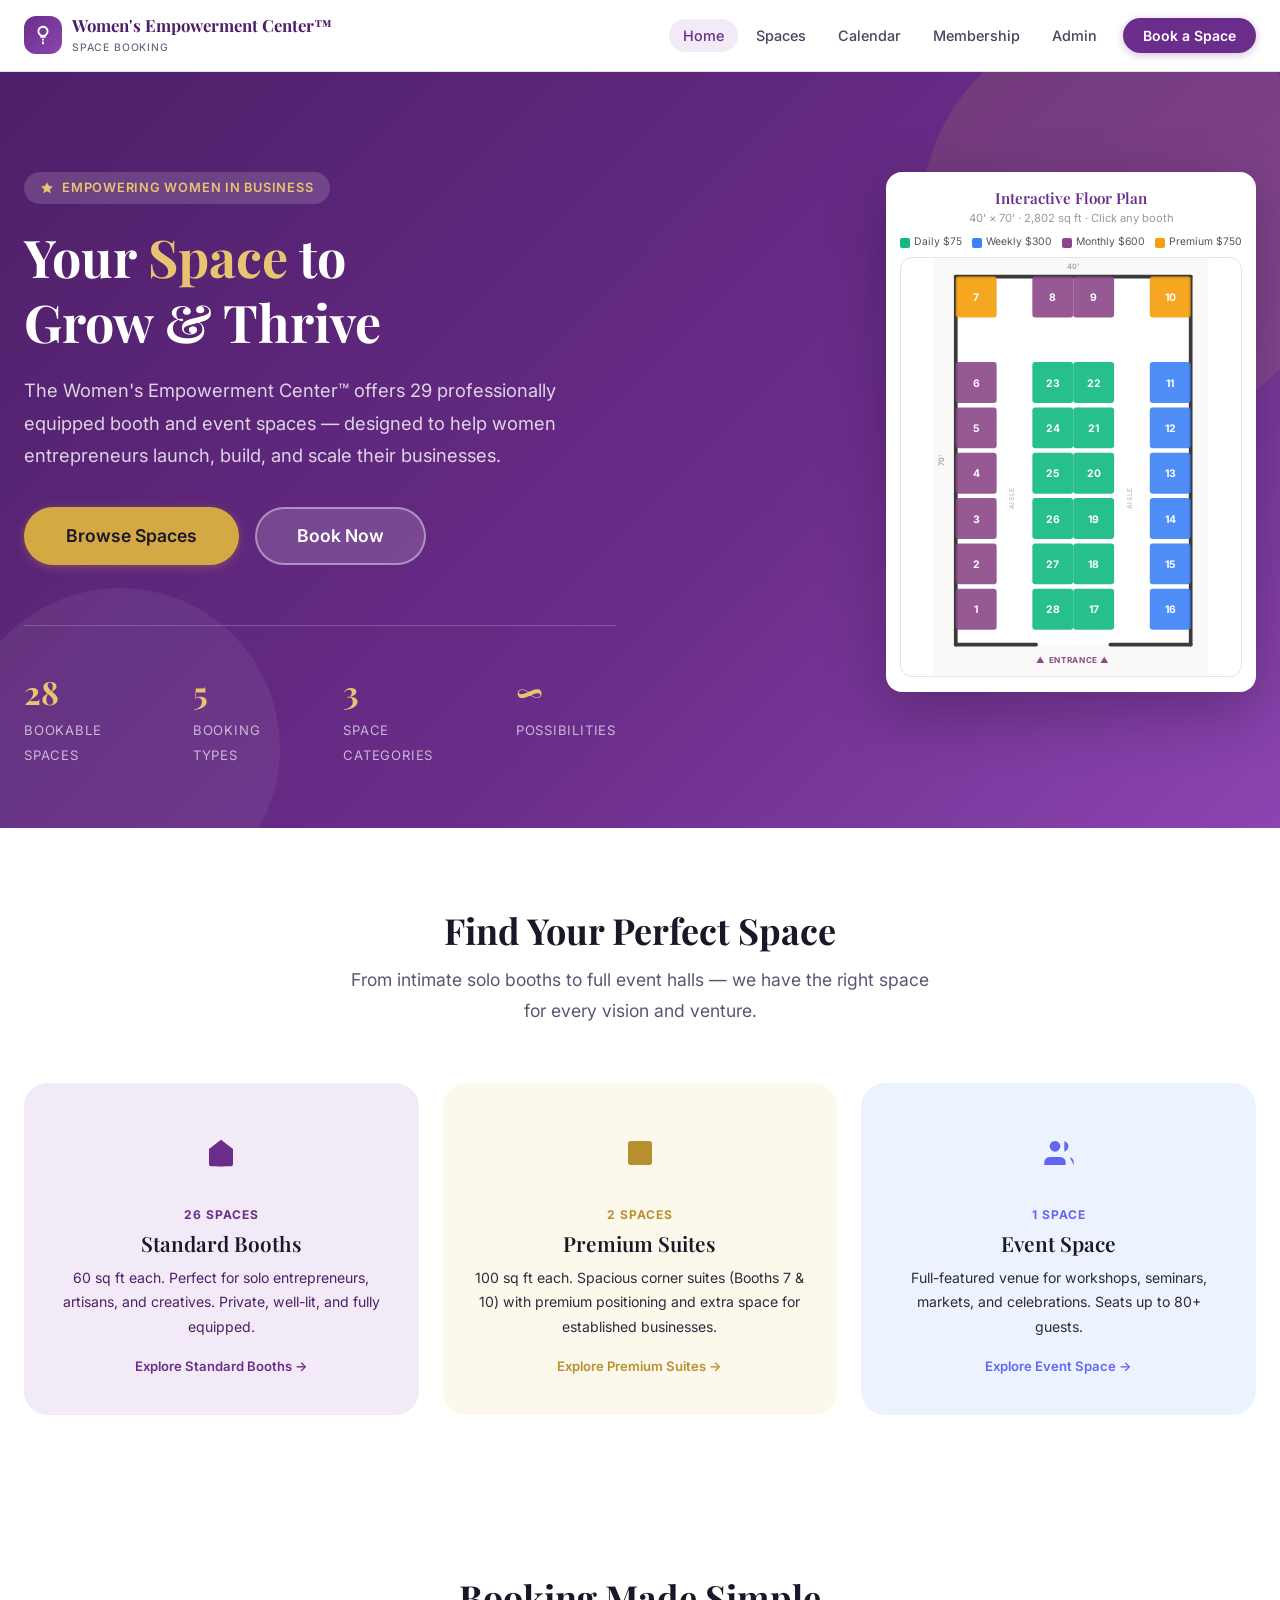
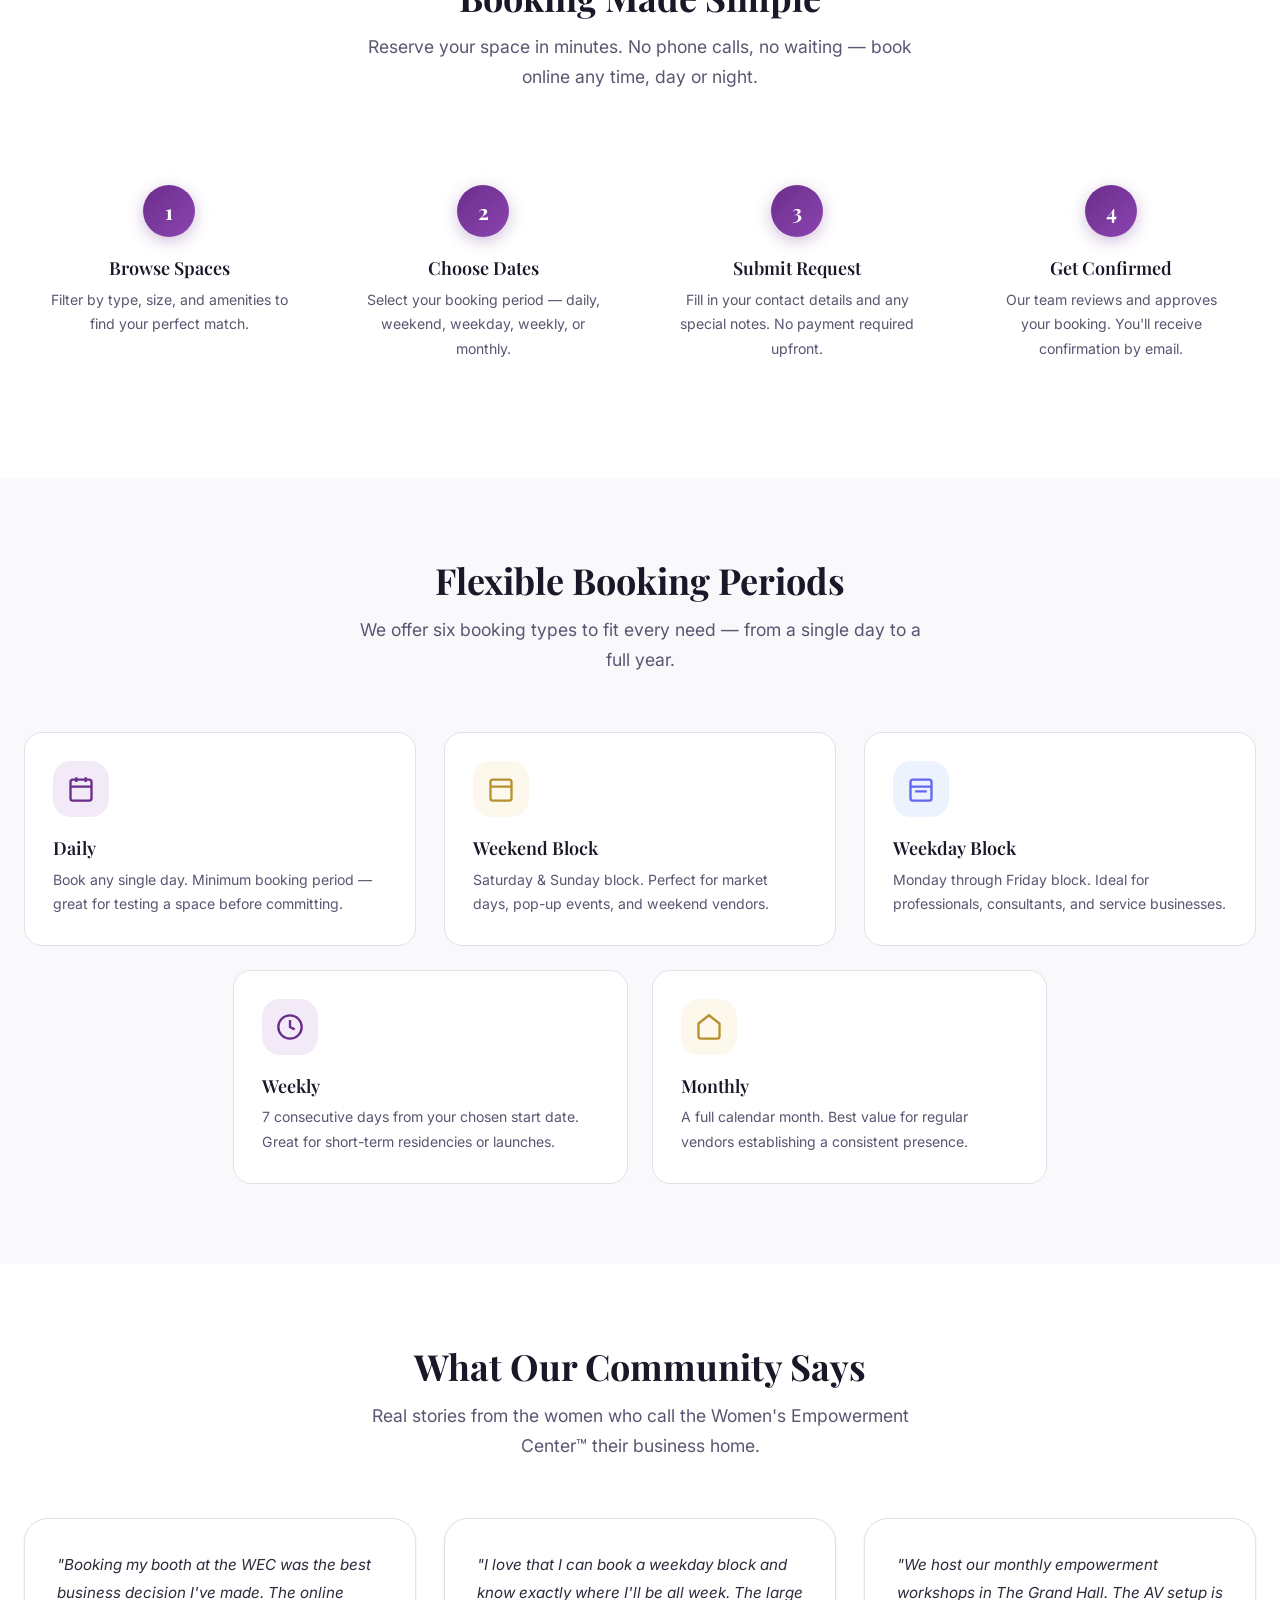
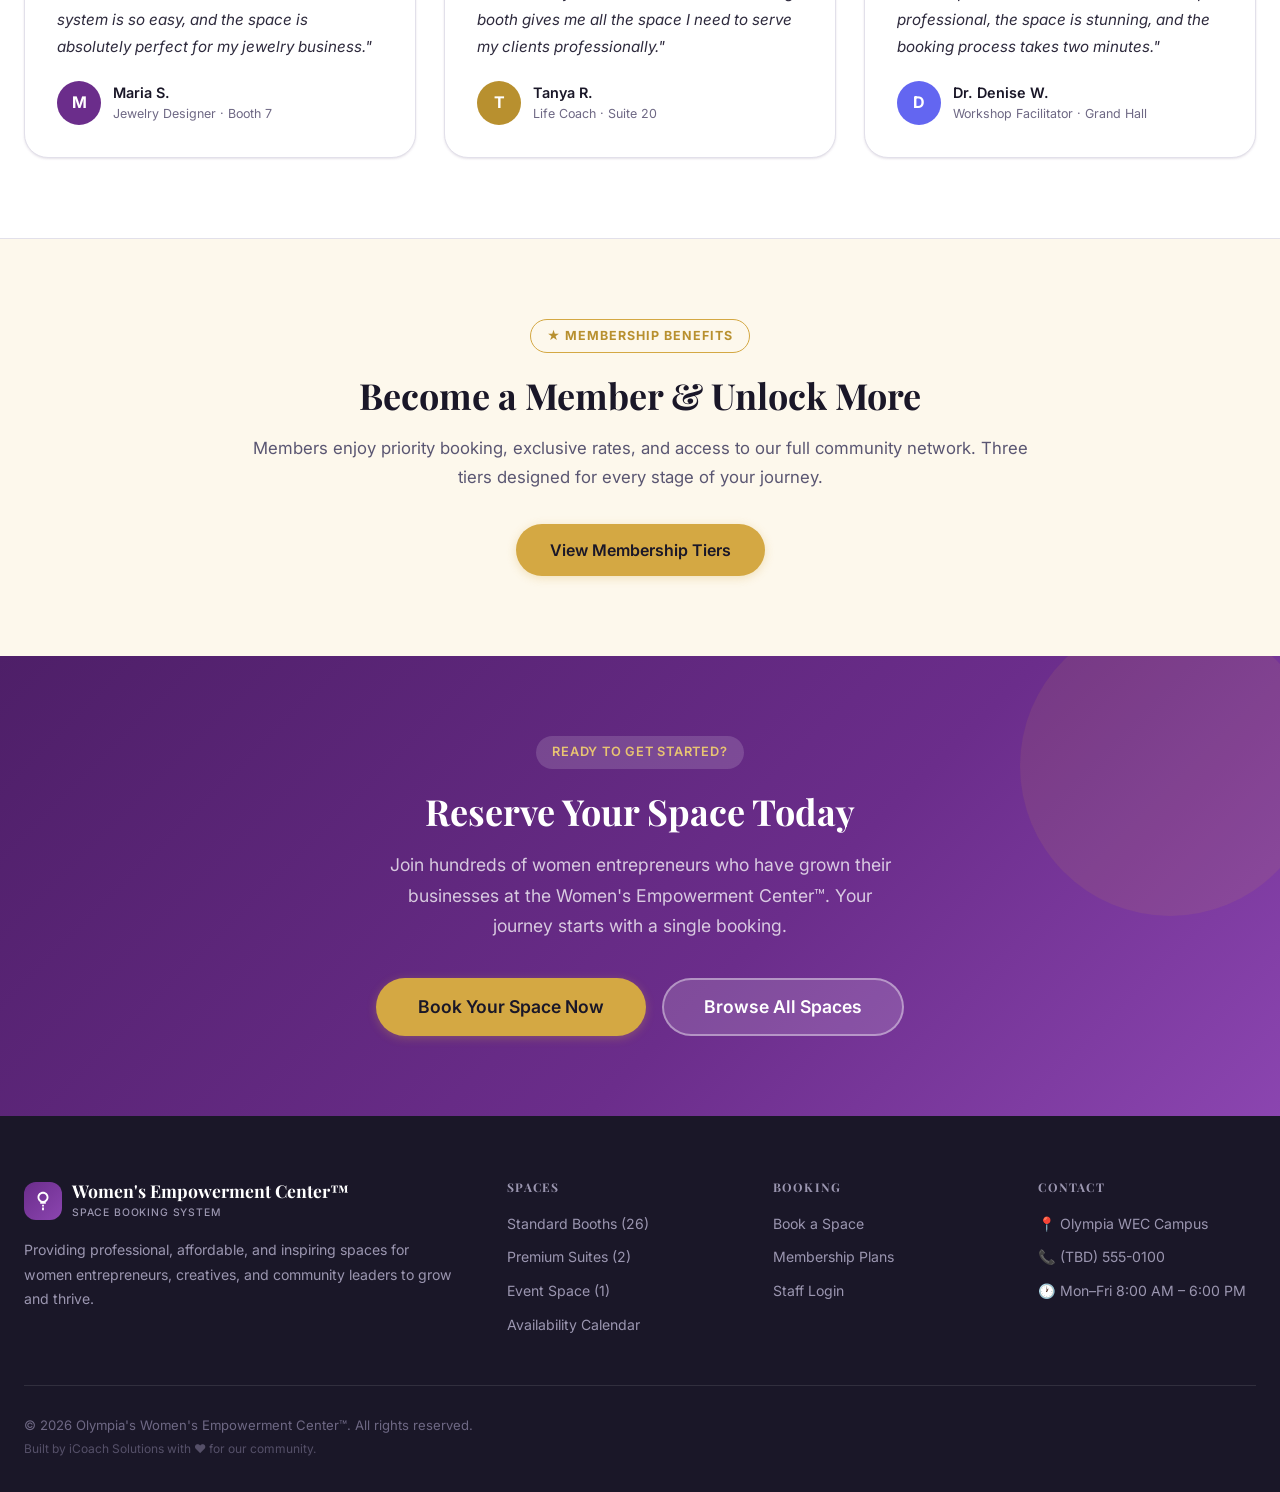
==== public/index.html @ fc3fcaea "WEC Booking System - Full build - 26 Standard Booths, 2 Premium Suites, 1 Event Space - Booking form" ====
<!DOCTYPE html>
<html lang="en">
<head>
  <meta charset="UTF-8">
  <meta name="viewport" content="width=device-width, initial-scale=1.0">
  <title>Women's Empowerment Center™ — Space Booking</title>
  <meta name="description" content="Book booth and event spaces at the Women's Empowerment Center™. 29 spaces available for small businesses, entrepreneurs, and community members.">
  <link rel="preconnect" href="https://fonts.googleapis.com">
  <link rel="preconnect" href="https://fonts.gstatic.com" crossorigin>
  <link href="https://fonts.googleapis.com/css2?family=Inter:wght@400;500;600;700&family=Playfair+Display:wght@600;700&display=swap" rel="stylesheet">
  <link rel="stylesheet" href="css/styles.css">
  <style>
    /* ── Hero Floor Plan ── */
    @keyframes su{from{opacity:0;transform:translateY(8px)}to{opacity:1;transform:translateY(0)}}
    .hero-tooltip{position:fixed;pointer-events:none;background:#2d2d2d;color:#fff;padding:10px 14px;border-radius:10px;font-size:.8rem;line-height:1.5;box-shadow:0 8px 24px rgba(0,0,0,.25);z-index:1000;opacity:0;transition:opacity .15s;max-width:220px;font-weight:500}
    .hero-tooltip.show{opacity:1}
    .hero-modal-overlay{position:fixed;inset:0;background:rgba(0,0,0,.5);z-index:2000;display:flex;align-items:center;justify-content:center;opacity:0;pointer-events:none;transition:opacity .25s;padding:1rem}
    .hero-modal-overlay.open{opacity:1;pointer-events:auto}
    .hero-modal{background:#fff;border-radius:16px;max-width:420px;width:100%;box-shadow:0 20px 60px rgba(0,0,0,.3);overflow:hidden}
    .hero-modal-header{background:linear-gradient(135deg,#6B2D8B,#8b45b0);color:#fff;padding:1.5rem}
    .hero-modal-header h2{font-size:1.2rem;font-weight:800;font-family:'Playfair Display',serif;color:#fff}
    .hero-modal-header p{font-size:.8rem;opacity:.8;margin-top:.15rem}
    .hero-modal-body{padding:1.5rem}
    .hero-modal-row{display:flex;justify-content:space-between;padding:.45rem 0;border-bottom:1px solid #f0f0f0;font-size:.85rem}
    .hero-modal-row:last-child{border-bottom:none}
    .hero-modal-row .label{color:#6b6b6b}
    .hero-modal-row .value{font-weight:600}
    .hero-modal-footer{padding:1rem 1.5rem;border-top:1px solid #f0f0f0;display:flex;gap:.5rem}
    .hero-modal-book{flex:1;background:linear-gradient(135deg,#6B2D8B,#8b45b0);color:#fff;border:none;padding:.7rem;border-radius:10px;font-family:inherit;font-weight:700;font-size:.9rem;cursor:pointer;transition:all .2s;text-align:center;text-decoration:none;display:block}
    .hero-modal-book:hover{transform:translateY(-1px);box-shadow:0 4px 16px rgba(107,45,139,.35)}
    .hero-modal-book:disabled{opacity:.5;cursor:not-allowed;transform:none}
    .hero-modal-close{flex:0;background:#f0f0f0;color:#666;border:none;padding:.7rem 1rem;border-radius:10px;font-family:inherit;font-weight:600;cursor:pointer}
    @media(max-width:900px){
      .hero-split{grid-template-columns:1fr!important;gap:32px!important}
      .hero-floorplan-card{max-width:420px!important;margin:0 auto!important}
    }
    @media(max-width:480px){
      .hero-floorplan-card{padding:16px 12px 14px!important}
    }
    /* ── Index-specific styles ── */
    .how-it-works .step-card {
      text-align: center;
      padding: 36px 24px;
      position: relative;
    }
    .how-it-works .step-number {
      width: 52px; height: 52px;
      border-radius: 50%;
      background: linear-gradient(135deg, var(--purple) 0%, var(--purple-light) 100%);
      color: white;
      font-family: var(--font-display);
      font-size: 1.3rem;
      font-weight: 700;
      display: flex; align-items: center; justify-content: center;
      margin: 0 auto 20px;
      box-shadow: 0 4px 16px rgba(107,45,139,.3);
    }
    .testimonial-card {
      background: white;
      border-radius: var(--radius-xl);
      padding: 32px;
      border: 1px solid var(--gray-200);
      box-shadow: var(--shadow-sm);
    }
    .testimonial-card blockquote {
      font-size: 0.95rem;
      line-height: 1.8;
      color: var(--gray-700);
      font-style: italic;
      margin-bottom: 20px;
    }
    .testimonial-author {
      display: flex;
      align-items: center;
      gap: 12px;
    }
    .testimonial-avatar {
      width: 44px; height: 44px;
      border-radius: 50%;
      display: flex; align-items: center; justify-content: center;
      font-weight: 700;
      font-size: 1rem;
      color: white;
      flex-shrink: 0;
    }
    .cta-section {
      background: linear-gradient(135deg, var(--purple-dark) 0%, var(--purple) 60%, var(--purple-light) 100%);
      padding: 80px 0;
      text-align: center;
      color: white;
      position: relative;
      overflow: hidden;
    }
    .cta-section::before {
      content: '';
      position: absolute;
      top: -40px; right: -40px;
      width: 300px; height: 300px;
      border-radius: 50%;
      background: rgba(212,168,67,.1);
    }
    .cta-section h2 { color: white; margin-bottom: 16px; }
    .cta-section p { color: rgba(255,255,255,.75); font-size: 1.1rem; margin-bottom: 36px; max-width: 520px; margin-left: auto; margin-right: auto; }
    .type-grid {
      display: grid;
      grid-template-columns: repeat(3, 1fr);
      gap: 24px;
    }
    .type-card {
      border-radius: var(--radius-xl);
      padding: 36px 28px;
      text-align: center;
      border: 2px solid transparent;
      cursor: pointer;
      transition: all var(--transition);
      text-decoration: none;
      display: block;
    }
    .type-card:hover { transform: translateY(-6px); box-shadow: var(--shadow-xl); }
    .type-card-small {
      background: var(--purple-pale);
      border-color: var(--purple-pale);
    }
    .type-card-small:hover { border-color: var(--purple); }
    .type-card-large {
      background: var(--gold-pale);
      border-color: var(--gold-pale);
    }
    .type-card-large:hover { border-color: var(--gold); }
    .type-card-event {
      background: #edf2ff;
      border-color: #edf2ff;
    }
    .type-card-event:hover { border-color: #6366f1; }
    .type-card-icon {
      width: 64px; height: 64px;
      border-radius: var(--radius-lg);
      margin: 0 auto 20px;
      display: flex; align-items: center; justify-content: center;
    }
    .type-card-icon svg { width: 32px; height: 32px; }
    .type-card-count {
      font-size: 0.75rem;
      font-weight: 700;
      text-transform: uppercase;
      letter-spacing: .08em;
      margin-bottom: 6px;
    }
    .type-card h3 { font-size: 1.3rem; margin-bottom: 10px; }
    .type-card p { font-size: 0.88rem; margin: 0; }
    @media(max-width:768px){ .type-grid { grid-template-columns: 1fr; } }
  </style>
</head>
<body class="page-body">

<!-- ── Navigation ──────────────────────────────────────────────────────────── -->
<nav class="nav" role="navigation" aria-label="Main navigation">
  <div class="nav-inner">
    <a href="index.html" class="nav-logo" aria-label="Women's Empowerment Center™ home">
      <div class="nav-logo-icon">
        <svg viewBox="0 0 24 24"><path d="M12 2C8.69 2 6 4.69 6 8c0 2.22 1.21 4.15 3 5.19V15h6v-1.81C16.79 12.15 18 10.22 18 8c0-3.31-2.69-6-6-6zm0 2c2.21 0 4 1.79 4 4s-1.79 4-4 4-4-1.79-4-4 1.79-4 4-4zm-1 12h2v2h-2v-2zm0 3h2v3h-2v-3z"/></svg>
      </div>
      <div>
        <span class="nav-logo-text">Women's Empowerment Center™</span>
        <span class="nav-logo-sub">Space Booking</span>
      </div>
    </a>
    <ul class="nav-links" role="list">
      <li><a href="index.html"      class="nav-link active">Home</a></li>
      <li><a href="spaces.html"     class="nav-link">Spaces</a></li>
      <li><a href="calendar.html"   class="nav-link">Calendar</a></li>
      <li><a href="membership.html" class="nav-link">Membership</a></li>
      <li><a href="admin.html"      class="nav-link">Admin</a></li>
      <li><a href="booking.html"    class="nav-link nav-cta">Book a Space</a></li>
    </ul>
    <button class="nav-toggle" id="nav-toggle" aria-label="Toggle menu" aria-expanded="false">
      <span></span><span></span><span></span>
    </button>
  </div>
</nav>

<!-- Mobile menu -->
<nav class="nav-mobile" id="nav-mobile" aria-label="Mobile navigation">
  <a href="index.html"      class="nav-link active">Home</a>
  <a href="spaces.html"     class="nav-link">Spaces</a>
  <a href="calendar.html"   class="nav-link">Calendar</a>
  <a href="membership.html" class="nav-link">Membership</a>
  <a href="admin.html"      class="nav-link">Admin</a>
  <a href="booking.html"    class="nav-link nav-cta">Book a Space</a>
</nav>

<!-- ── Hero with Interactive Floor Plan ──────────────────────────────────── -->
<section class="hero" aria-labelledby="hero-heading" style="padding-bottom:60px">
  <div class="container">
    <div class="hero-split" style="display:grid;grid-template-columns:1fr 1fr;gap:48px;align-items:stretch">
      <!-- Left: Text -->
      <div class="hero-content">
        <div class="hero-eyebrow">
          <svg width="14" height="14" viewBox="0 0 24 24" fill="currentColor"><path d="M12 2l3.09 6.26L22 9.27l-5 4.87 1.18 6.88L12 17.77l-6.18 3.25L7 14.14 2 9.27l6.91-1.01L12 2z"/></svg>
          Empowering Women in Business
        </div>
        <h1 id="hero-heading">Your <span>Space</span> to<br>Grow &amp; Thrive</h1>
        <p>The Women's Empowerment Center™ offers 29 professionally equipped booth and event spaces — designed to help women entrepreneurs launch, build, and scale their businesses.</p>
        <div class="hero-actions">
          <a href="spaces.html" class="btn btn-gold btn-xl">Browse Spaces</a>
          <a href="booking.html" class="btn btn-secondary btn-xl" style="background:rgba(255,255,255,.15);color:white;border-color:rgba(255,255,255,.4)">Book Now</a>
        </div>
        <div class="hero-stats">
          <div>
            <span class="hero-stat-num">28</span>
            <span class="hero-stat-lbl">Bookable Spaces</span>
          </div>
          <div>
            <span class="hero-stat-num">5</span>
            <span class="hero-stat-lbl">Booking Types</span>
          </div>
          <div>
            <span class="hero-stat-num">3</span>
            <span class="hero-stat-lbl">Space Categories</span>
          </div>
          <div>
            <span class="hero-stat-num">∞</span>
            <span class="hero-stat-lbl">Possibilities</span>
          </div>
        </div>
      </div>
      <!-- Right: Interactive Floor Plan in White Card -->
      <div class="hero-floorplan-card" style="background:white;border-radius:16px;padding:16px 14px 14px;box-shadow:0 20px 60px rgba(0,0,0,.25);position:relative;max-width:420px;max-height:520px;margin-left:auto;display:flex;flex-direction:column;justify-content:center;overflow:hidden">
        <div style="text-align:center;margin-bottom:6px">
          <h3 style="font-family:'Playfair Display',serif;font-size:.95rem;color:#6B2D8B;margin-bottom:1px">Interactive Floor Plan</h3>
          <p style="font-size:.7rem;color:#999;margin:0">40' × 70' · 2,802 sq ft · Click any booth</p>
        </div>
        <div style="display:flex;gap:10px;justify-content:center;margin-bottom:6px;flex-wrap:wrap">
          <div style="display:flex;align-items:center;gap:4px;font-size:.65rem;color:#555"><div style="width:10px;height:10px;border-radius:2px;background:#10B981"></div>Daily $75</div>
          <div style="display:flex;align-items:center;gap:4px;font-size:.65rem;color:#555"><div style="width:10px;height:10px;border-radius:2px;background:#3B82F6"></div>Weekly $300</div>
          <div style="display:flex;align-items:center;gap:4px;font-size:.65rem;color:#555"><div style="width:10px;height:10px;border-radius:2px;background:#8B4789"></div>Monthly $600</div>
          <div style="display:flex;align-items:center;gap:4px;font-size:.65rem;color:#555"><div style="width:10px;height:10px;border-radius:2px;background:#F59E0B"></div>Premium $750</div>
        </div>
        <div class="hero-map-wrap" style="overflow:hidden;border-radius:12px;background:#fff;border:1px solid #e8e0f0;max-height:420px">
          <svg id="heroMap" viewBox="30 15 370 565" width="100%" style="display:block;max-height:420px"></svg>
        </div>
      </div>
<!-- Hero Floor Plan Tooltip -->
<div class="hero-tooltip" id="heroTooltip"></div>
<!-- Hero Floor Plan Modal -->
<div class="hero-modal-overlay" id="heroModalOverlay" onclick="if(event.target===this)this.classList.remove('open')">
  <div class="hero-modal" onclick="event.stopPropagation()">
    <div class="hero-modal-header">
      <h2 id="heroModalTitle">Booth 1</h2>
      <p id="heroModalSub">100 sq ft</p>
    </div>
    <div class="hero-modal-body" id="heroModalBody"></div>
    <div class="hero-modal-footer">
      <a class="hero-modal-book" id="heroModalBtn" href="booking.html">Request Booking</a>
      <button class="hero-modal-close" onclick="document.getElementById('heroModalOverlay').classList.remove('open')">Close</button>
    </div>
  </div>
</div>
    </div>
  </div>
</section>

<!-- ── Space Types ──────────────────────────────────────────────────────────── -->
<section class="section" aria-labelledby="types-heading">
  <div class="container">
    <div class="section-header">
      <h2 id="types-heading">Find Your Perfect Space</h2>
      <p>From intimate solo booths to full event halls — we have the right space for every vision and venture.</p>
    </div>
    <div class="type-grid">
      <a href="spaces.html?type=small" class="type-card type-card-small">
        <div class="type-card-icon" style="background:var(--purple-pale)">
          <svg viewBox="0 0 24 24" fill="var(--purple)"><path d="M3 9l9-7 9 7v11a2 2 0 01-2 2H5a2 2 0 01-2-2z"/><polyline points="9 22 9 12 15 12 15 22"/></svg>
        </div>
        <div class="type-card-count" style="color:var(--purple)">26 Spaces</div>
        <h3>Standard Booths</h3>
        <p style="color:var(--purple-dark)">60 sq ft each. Perfect for solo entrepreneurs, artisans, and creatives. Private, well-lit, and fully equipped.</p>
        <div style="margin-top:16px;font-size:.82rem;font-weight:600;color:var(--purple)">Explore Standard Booths →</div>
      </a>
      <a href="spaces.html?type=premium" class="type-card type-card-large">
        <div class="type-card-icon" style="background:var(--gold-pale)">
          <svg viewBox="0 0 24 24" fill="var(--gold-dark)"><rect x="3" y="3" width="18" height="18" rx="2" ry="2"/><line x1="3" y1="9" x2="21" y2="9"/><line x1="3" y1="15" x2="21" y2="15"/></svg>
        </div>
        <div class="type-card-count" style="color:var(--gold-dark)">2 Spaces</div>
        <h3>Premium Suites</h3>
        <p style="color:var(--gray-700)">100 sq ft each. Spacious corner suites (Booths 7 & 10) with premium positioning and extra space for established businesses.</p>
        <div style="margin-top:16px;font-size:.82rem;font-weight:600;color:var(--gold-dark)">Explore Premium Suites →</div>
      </a>
      <a href="spaces.html?type=event" class="type-card type-card-event">
        <div class="type-card-icon" style="background:#edf2ff">
          <svg viewBox="0 0 24 24" fill="#6366f1"><path d="M17 21v-2a4 4 0 00-4-4H5a4 4 0 00-4 4v2"/><circle cx="9" cy="7" r="4"/><path d="M23 21v-2a4 4 0 00-3-3.87"/><path d="M16 3.13a4 4 0 010 7.75"/></svg>
        </div>
        <div class="type-card-count" style="color:#6366f1">1 Space</div>
        <h3>Event Space</h3>
        <p style="color:var(--gray-700)">Full-featured venue for workshops, seminars, markets, and celebrations. Seats up to 80+ guests.</p>
        <div style="margin-top:16px;font-size:.82rem;font-weight:600;color:#6366f1">Explore Event Space →</div>
      </a>
    </div>
  </div>
</section>



<!-- ── How It Works ─────────────────────────────────────────────────────────── -->
<section class="section how-it-works" aria-labelledby="how-heading">
  <div class="container">
    <div class="section-header">
      <h2 id="how-heading">Booking Made Simple</h2>
      <p>Reserve your space in minutes. No phone calls, no waiting — book online any time, day or night.</p>
    </div>
    <div class="grid-4">
      <div class="step-card">
        <div class="step-number">1</div>
        <h4>Browse Spaces</h4>
        <p style="font-size:.88rem;margin-top:8px">Filter by type, size, and amenities to find your perfect match.</p>
      </div>
      <div class="step-card">
        <div class="step-number">2</div>
        <h4>Choose Dates</h4>
        <p style="font-size:.88rem;margin-top:8px">Select your booking period — daily, weekend, weekday, weekly, or monthly.</p>
      </div>
      <div class="step-card">
        <div class="step-number">3</div>
        <h4>Submit Request</h4>
        <p style="font-size:.88rem;margin-top:8px">Fill in your contact details and any special notes. No payment required upfront.</p>
      </div>
      <div class="step-card">
        <div class="step-number">4</div>
        <h4>Get Confirmed</h4>
        <p style="font-size:.88rem;margin-top:8px">Our team reviews and approves your booking. You'll receive confirmation by email.</p>
      </div>
    </div>
  </div>
</section>

<!-- ── Booking Periods ──────────────────────────────────────────────────────── -->
<section class="section" style="background:var(--gray-50)" aria-labelledby="periods-heading">
  <div class="container">
    <div class="section-header">
      <h2 id="periods-heading">Flexible Booking Periods</h2>
      <p>We offer six booking types to fit every need — from a single day to a full year.</p>
    </div>
    <div class="grid-3">
      <div class="card card-body" style="padding:28px;border-radius:var(--radius-lg)">
        <div class="feature-icon feature-icon-purple">
          <svg viewBox="0 0 24 24" fill="none" stroke="var(--purple)" stroke-width="2"><rect x="3" y="4" width="18" height="18" rx="2" ry="2"/><line x1="16" y1="2" x2="16" y2="6"/><line x1="8" y1="2" x2="8" y2="6"/><line x1="3" y1="10" x2="21" y2="10"/></svg>
        </div>
        <h4>Daily</h4>
        <p style="font-size:.88rem;margin-top:8px">Book any single day. Minimum booking period — great for testing a space before committing.</p>
      </div>
      <div class="card card-body" style="padding:28px;border-radius:var(--radius-lg)">
        <div class="feature-icon feature-icon-gold">
          <svg viewBox="0 0 24 24" fill="none" stroke="var(--gold-dark)" stroke-width="2"><rect x="3" y="4" width="18" height="18" rx="2" ry="2"/><line x1="3" y1="10" x2="21" y2="10"/><path d="M8 14h.01M12 14h.01M16 14h.01M8 18h.01M12 18h.01"/></svg>
        </div>
        <h4>Weekend Block</h4>
        <p style="font-size:.88rem;margin-top:8px">Saturday &amp; Sunday block. Perfect for market days, pop-up events, and weekend vendors.</p>
      </div>
      <div class="card card-body" style="padding:28px;border-radius:var(--radius-lg)">
        <div class="feature-icon" style="background:#edf2ff">
          <svg viewBox="0 0 24 24" fill="none" stroke="#6366f1" stroke-width="2"><rect x="3" y="4" width="18" height="18" rx="2" ry="2"/><line x1="3" y1="10" x2="21" y2="10"/><path d="M7 14h10"/></svg>
        </div>
        <h4>Weekday Block</h4>
        <p style="font-size:.88rem;margin-top:8px">Monday through Friday block. Ideal for professionals, consultants, and service businesses.</p>
      </div>
    </div>
    <div style="display:flex;justify-content:center;gap:24px;margin-top:24px;flex-wrap:wrap">
      <div class="card card-body" style="padding:28px;border-radius:var(--radius-lg);flex:0 1 calc(33.333% - 16px);max-width:calc(33.333% - 16px)">
        <div class="feature-icon feature-icon-purple">
          <svg viewBox="0 0 24 24" fill="none" stroke="var(--purple)" stroke-width="2"><circle cx="12" cy="12" r="10"/><polyline points="12 6 12 12 16 14"/></svg>
        </div>
        <h4>Weekly</h4>
        <p style="font-size:.88rem;margin-top:8px">7 consecutive days from your chosen start date. Great for short-term residencies or launches.</p>
      </div>
      <div class="card card-body" style="padding:28px;border-radius:var(--radius-lg);flex:0 1 calc(33.333% - 16px);max-width:calc(33.333% - 16px)">
        <div class="feature-icon feature-icon-gold">
          <svg viewBox="0 0 24 24" fill="none" stroke="var(--gold-dark)" stroke-width="2"><path d="M3 9l9-7 9 7v11a2 2 0 01-2 2H5a2 2 0 01-2-2z"/></svg>
        </div>
        <h4>Monthly</h4>
        <p style="font-size:.88rem;margin-top:8px">A full calendar month. Best value for regular vendors establishing a consistent presence.</p>
      </div>
    </div>
  </div>
</section>

<!-- ── Testimonials ─────────────────────────────────────────────────────────── -->
<section class="section" aria-labelledby="testimonials-heading">
  <div class="container">
    <div class="section-header">
      <h2 id="testimonials-heading">What Our Community Says</h2>
      <p>Real stories from the women who call the Women's Empowerment Center™ their business home.</p>
    </div>
    <div class="grid-3">
      <div class="testimonial-card">
        <blockquote>"Booking my booth at the WEC was the best business decision I've made. The online system is so easy, and the space is absolutely perfect for my jewelry business."</blockquote>
        <div class="testimonial-author">
          <div class="testimonial-avatar" style="background:var(--purple)">M</div>
          <div>
            <div style="font-weight:600;font-size:.9rem">Maria S.</div>
            <div style="font-size:.78rem;color:var(--gray-500)">Jewelry Designer · Booth 7</div>
          </div>
        </div>
      </div>
      <div class="testimonial-card">
        <blockquote>"I love that I can book a weekday block and know exactly where I'll be all week. The large booth gives me all the space I need to serve my clients professionally."</blockquote>
        <div class="testimonial-author">
          <div class="testimonial-avatar" style="background:var(--gold-dark)">T</div>
          <div>
            <div style="font-weight:600;font-size:.9rem">Tanya R.</div>
            <div style="font-size:.78rem;color:var(--gray-500)">Life Coach · Suite 20</div>
          </div>
        </div>
      </div>
      <div class="testimonial-card">
        <blockquote>"We host our monthly empowerment workshops in The Grand Hall. The AV setup is professional, the space is stunning, and the booking process takes two minutes."</blockquote>
        <div class="testimonial-author">
          <div class="testimonial-avatar" style="background:#6366f1">D</div>
          <div>
            <div style="font-weight:600;font-size:.9rem">Dr. Denise W.</div>
            <div style="font-size:.78rem;color:var(--gray-500)">Workshop Facilitator · Grand Hall</div>
          </div>
        </div>
      </div>
    </div>
  </div>
</section>

<!-- ── Membership CTA ───────────────────────────────────────────────────────── -->
<section class="section" style="background:var(--gold-pale);border-top:1px solid var(--gray-200)">
  <div class="container container-sm" style="text-align:center">
    <div style="display:inline-flex;align-items:center;gap:8px;background:var(--gold-pale);border:1.5px solid var(--gold);padding:6px 16px;border-radius:var(--radius-full);font-size:.78rem;font-weight:700;text-transform:uppercase;letter-spacing:.08em;color:var(--gold-dark);margin-bottom:20px">
      ★ Membership Benefits
    </div>
    <h2>Become a Member &amp; Unlock More</h2>
    <p style="margin:16px 0 32px;font-size:1.05rem">Members enjoy priority booking, exclusive rates, and access to our full community network. Three tiers designed for every stage of your journey.</p>
    <a href="membership.html" class="btn btn-gold btn-lg">View Membership Tiers</a>
  </div>
</section>

<!-- ── CTA Banner ───────────────────────────────────────────────────────────── -->
<section class="cta-section" aria-labelledby="cta-heading">
  <div class="container container-sm" style="position:relative;z-index:1">
    <div class="hero-eyebrow" style="display:inline-flex;margin-bottom:20px">Ready to Get Started?</div>
    <h2 id="cta-heading">Reserve Your Space Today</h2>
    <p>Join hundreds of women entrepreneurs who have grown their businesses at the Women's Empowerment Center™. Your journey starts with a single booking.</p>
    <div style="display:flex;gap:16px;justify-content:center;flex-wrap:wrap">
      <a href="booking.html" class="btn btn-gold btn-xl">Book Your Space Now</a>
      <a href="spaces.html" class="btn btn-xl" style="background:rgba(255,255,255,.15);color:white;border:2px solid rgba(255,255,255,.4)">Browse All Spaces</a>
    </div>
  </div>
</section>

<!-- ── Footer ───────────────────────────────────────────────────────────────── -->
<footer class="footer" role="contentinfo">
  <div class="container">
    <div class="footer-grid">
      <div class="footer-brand">
        <a href="index.html" class="nav-logo">
          <div class="nav-logo-icon">
            <svg viewBox="0 0 24 24"><path d="M12 2C8.69 2 6 4.69 6 8c0 2.22 1.21 4.15 3 5.19V15h6v-1.81C16.79 12.15 18 10.22 18 8c0-3.31-2.69-6-6-6zm0 2c2.21 0 4 1.79 4 4s-1.79 4-4 4-4-1.79-4-4 1.79-4 4-4zm-1 12h2v2h-2v-2zm0 3h2v3h-2v-3z" fill="white"/></svg>
          </div>
          <div>
            <span class="nav-logo-text">Women's Empowerment Center™</span>
            <span class="nav-logo-sub">Space Booking System</span>
          </div>
        </a>
        <p class="footer-desc">Providing professional, affordable, and inspiring spaces for women entrepreneurs, creatives, and community leaders to grow and thrive.</p>
      </div>
      <div class="footer-col">
        <h4>Spaces</h4>
        <ul class="footer-links">
          <li><a href="spaces.html?type=small" class="footer-link">Standard Booths (26)</a></li>
          <li><a href="spaces.html?type=premium" class="footer-link">Premium Suites (2)</a></li>
          <li><a href="spaces.html?type=event" class="footer-link">Event Space (1)</a></li>
          <li><a href="calendar.html" class="footer-link">Availability Calendar</a></li>
        </ul>
      </div>
      <div class="footer-col">
        <h4>Booking</h4>
        <ul class="footer-links">
          <li><a href="booking.html" class="footer-link">Book a Space</a></li>
          <li><a href="membership.html" class="footer-link">Membership Plans</a></li>
          <li><a href="admin.html" class="footer-link">Staff Login</a></li>
        </ul>
      </div>
      <div class="footer-col">
        <h4>Contact</h4>
        <ul class="footer-links">
          <li><span class="footer-link">📍 Olympia WEC Campus</span></li>
          <li><span class="footer-link">📞 (TBD) 555-0100</span></li>
          <li><span class="footer-link">🕐 Mon–Fri 8:00 AM – 6:00 PM</span></li>
        </ul>
      </div>
    </div>
    <div class="footer-bottom">
      <p>&copy; 2026 Olympia's Women's Empowerment Center™. All rights reserved.<br><span style="font-size:.75rem;opacity:.7">Built by iCoach Solutions with ❤️ for our community.</span></p>
    </div>
  </div>
</footer>

<div id="toast-container"></div>
<script src="js/app.js"></script>
<script>
(function(){
  var TIERS={
    daily:{name:'Daily',price:'$75/day',color:'#10B981',period:'per day'},
    weekly:{name:'Weekly',price:'$300/week',color:'#3B82F6',period:'per week'},
    monthly:{name:'Monthly',price:'$600/month',color:'#8B4789',period:'per month'},
    premiumMonthly:{name:'Premium Monthly',price:'$750/month',color:'#F59E0B',period:'per month'}
  };
  var booths=[
    {n:1,tier:'monthly'},{n:2,tier:'monthly'},{n:3,tier:'monthly'},{n:4,tier:'monthly'},
    {n:5,tier:'monthly'},{n:6,tier:'monthly'},{n:7,tier:'premiumMonthly'},{n:8,tier:'monthly'},
    {n:9,tier:'monthly'},{n:10,tier:'premiumMonthly'},{n:11,tier:'weekly'},{n:12,tier:'weekly'},
    {n:13,tier:'weekly'},{n:14,tier:'weekly'},{n:15,tier:'weekly'},{n:16,tier:'weekly'},
    {n:17,tier:'daily'},{n:18,tier:'daily'},{n:19,tier:'daily'},{n:20,tier:'daily'},
    {n:21,tier:'daily'},{n:22,tier:'daily'},{n:23,tier:'daily'},{n:24,tier:'daily'},
    {n:25,tier:'daily'},{n:26,tier:'daily'},{n:27,tier:'daily'},{n:28,tier:'daily'}
  ];
  var B=55,G=6,A8=48,A5=30,bx=60,by=40;
  var COL_L=bx,COL_CL=bx+B+A8,COL_CR=COL_CL+B,COL_R=COL_CR+B+A8;
  var bw=COL_R+B-bx;
  var SLOT=B+G;
  var ROW_START=by+B+A5+30;
  var bh=B+A5+6*SLOT-G+50;
  var NS='http://www.w3.org/2000/svg';

  function pos(n){
    if(n>=1&&n<=6)return{x:COL_L,y:ROW_START+(6-n)*SLOT,w:B,h:B};
    if(n===7)return{x:COL_L,y:by,w:B,h:B};
    if(n===8)return{x:COL_CL,y:by,w:B,h:B};
    if(n===9)return{x:COL_CR,y:by,w:B,h:B};
    if(n===10)return{x:COL_R,y:by,w:B,h:B};
    if(n>=11&&n<=16)return{x:COL_R,y:ROW_START+(n-11)*SLOT,w:B,h:B};
    if(n>=17&&n<=22)return{x:COL_CR,y:ROW_START+(22-n)*SLOT,w:B,h:B};
    if(n>=23&&n<=28)return{x:COL_CL,y:ROW_START+(n-23)*SLOT,w:B,h:B};
    return{x:0,y:0,w:B,h:B};
  }

  function el(t,a){var e=document.createElementNS(NS,t);for(var k in a)e.setAttribute(k,a[k]);return e;}

  var svg=document.getElementById('heroMap');
  // Background
  svg.appendChild(el('rect',{x:30,y:15,width:370,height:565,fill:'#faf9f7'}));
  svg.appendChild(el('rect',{x:bx,y:by,width:bw,height:bh,fill:'#fff',rx:2}));
  // Walls
  var W=5,WC='#3a3a3a';
  svg.appendChild(el('line',{x1:bx,y1:by,x2:bx+bw,y2:by,stroke:WC,'stroke-width':W,'stroke-linecap':'round'}));
  svg.appendChild(el('line',{x1:bx,y1:by,x2:bx,y2:by+bh,stroke:WC,'stroke-width':W,'stroke-linecap':'round'}));
  svg.appendChild(el('line',{x1:bx+bw,y1:by,x2:bx+bw,y2:by+bh,stroke:WC,'stroke-width':W,'stroke-linecap':'round'}));
  var gap=100,wp=(bw-gap)/2;
  svg.appendChild(el('line',{x1:bx,y1:by+bh,x2:bx+wp,y2:by+bh,stroke:WC,'stroke-width':W,'stroke-linecap':'round'}));
  svg.appendChild(el('line',{x1:bx+bw-wp,y1:by+bh,x2:bx+bw,y2:by+bh,stroke:WC,'stroke-width':W,'stroke-linecap':'round'}));
  // Entrance label
  var et=document.createElementNS(NS,'text');
  et.setAttribute('x',bx+bw/2);et.setAttribute('y',by+bh+25);et.setAttribute('text-anchor','middle');
  et.setAttribute('font-family','Inter,system-ui');et.setAttribute('font-size','11');et.setAttribute('font-weight','700');
  et.setAttribute('fill','#8B4789');et.setAttribute('letter-spacing','.08em');et.textContent='▲ ENTRANCE ▲';svg.appendChild(et);
  // Dimensions
  var d1=document.createElementNS(NS,'text');
  d1.setAttribute('x',bx+bw/2);d1.setAttribute('y',by-10);d1.setAttribute('text-anchor','middle');
  d1.setAttribute('font-family','Inter,system-ui');d1.setAttribute('font-size','10');d1.setAttribute('fill','#999');d1.setAttribute('font-weight','500');
  d1.textContent="40'";svg.appendChild(d1);
  var d2=document.createElementNS(NS,'text');
  d2.setAttribute('x',bx-16);d2.setAttribute('y',by+bh/2);d2.setAttribute('text-anchor','middle');
  d2.setAttribute('font-family','Inter,system-ui');d2.setAttribute('font-size','10');d2.setAttribute('fill','#999');d2.setAttribute('font-weight','500');
  d2.setAttribute('transform','rotate(-90 '+(bx-16)+' '+(by+bh/2)+')');d2.textContent="70'";svg.appendChild(d2);
  // Aisle labels
  var alx1=(COL_L+B+COL_CL)/2,aly=ROW_START+3*SLOT;
  var a1=document.createElementNS(NS,'text');
  a1.setAttribute('x',alx1);a1.setAttribute('y',aly);a1.setAttribute('text-anchor','middle');
  a1.setAttribute('font-family','Inter,system-ui');a1.setAttribute('font-size','9');a1.setAttribute('fill','#bbb');
  a1.setAttribute('font-weight','500');a1.setAttribute('letter-spacing','.1em');
  a1.setAttribute('transform','rotate(-90 '+alx1+' '+aly+')');a1.textContent='AISLE';svg.appendChild(a1);
  var alx2=(COL_CR+B+COL_R)/2;
  var a2=document.createElementNS(NS,'text');
  a2.setAttribute('x',alx2);a2.setAttribute('y',aly);a2.setAttribute('text-anchor','middle');
  a2.setAttribute('font-family','Inter,system-ui');a2.setAttribute('font-size','9');a2.setAttribute('fill','#bbb');
  a2.setAttribute('font-weight','500');a2.setAttribute('letter-spacing','.1em');
  a2.setAttribute('transform','rotate(-90 '+alx2+' '+aly+')');a2.textContent='AISLE';svg.appendChild(a2);
  // Tooltip helpers
  var tip=document.getElementById('heroTooltip');
  function showTip(e,b){
    var tier=TIERS[b.tier];
    var sqft=(b.n===7||b.n===10)?'100 sq ft':'60 sq ft';
    tip.innerHTML='<div style="font-weight:700;margin-bottom:2px">Booth '+b.n+'</div>'+
      '<div style="margin-bottom:4px">'+sqft+'</div>'+
      '<div style="margin-top:4px"><span style="display:inline-block;padding:2px 8px;border-radius:4px;font-size:.75rem;font-weight:700;background:'+tier.color+';color:#fff">'+tier.name+' · '+tier.price+'</span></div>'+
      '<div style="font-size:.68rem;color:rgba(255,255,255,.5);margin-top:6px">Click for details →</div>';
    tip.classList.add('show');tip.style.left=(e.clientX+14)+'px';tip.style.top=(e.clientY-50)+'px';
  }
  function moveTip(e){tip.style.left=(e.clientX+14)+'px';tip.style.top=(e.clientY-50)+'px';}
  function hideTip(){tip.classList.remove('show');}

  // Booths
  booths.forEach(function(b){
    var p=pos(b.n),tier=TIERS[b.tier],c=tier.color;
    var r=el('rect',{x:p.x,y:p.y,width:p.w,height:p.h,rx:4,fill:c,cursor:'pointer',opacity:.9});
    r.style.transition='all .2s';
    r.addEventListener('mouseenter',function(e){r.setAttribute('opacity','1');showTip(e,b);});
    r.addEventListener('mousemove',function(e){moveTip(e);});
    r.addEventListener('mouseleave',function(){r.setAttribute('opacity','.9');hideTip();});
    r.addEventListener('click',function(){
      hideTip();
      var isPremium=(b.n===7||b.n===10);
      var sqft=isPremium?'100 sq ft':'60 sq ft';
      var boothType=isPremium?'Premium Suite':'Standard Booth';
      var tName=tier.name;
      var tPrice=tier.price;
      var tPeriod=tier.period;
      var tColor=c;
      document.getElementById('heroModalTitle').textContent='Booth '+b.n;
      document.getElementById('heroModalSub').style.display='none';
      var rows='';
      rows+='<div style="display:flex;justify-content:space-between;padding:8px 0;border-bottom:1px solid #f0f0f0;font-size:14px"><span style="color:#6b6b6b">Tier</span><span style="font-weight:700;color:'+tColor+'">'+boothType+'</span></div>';
      rows+='<div style="display:flex;justify-content:space-between;padding:8px 0;border-bottom:1px solid #f0f0f0;font-size:14px"><span style="color:#6b6b6b">Rate</span><span style="font-weight:700;color:#222">'+tPrice+'</span></div>';
      rows+='<div style="display:flex;justify-content:space-between;padding:8px 0;border-bottom:1px solid #f0f0f0;font-size:14px"><span style="color:#6b6b6b">Size</span><span style="font-weight:700;color:#222">'+sqft+'</span></div>';
      rows+='<div style="display:flex;justify-content:space-between;padding:8px 0;font-size:14px"><span style="color:#6b6b6b">Billing</span><span style="font-weight:700;color:#222">'+tPeriod+'</span></div>';
      document.getElementById('heroModalBody').innerHTML=rows;
      var btn=document.getElementById('heroModalBtn');
      btn.textContent='Request Booking';btn.href='booking.html?space='+b.n;btn.style.pointerEvents='auto';btn.style.opacity='1';
      document.getElementById('heroModalOverlay').classList.add('open');
    });
    svg.appendChild(r);
    var t=document.createElementNS(NS,'text');
    t.setAttribute('x',p.x+p.w/2);t.setAttribute('y',p.y+p.h/2+1);
    t.setAttribute('text-anchor','middle');t.setAttribute('dominant-baseline','central');
    t.setAttribute('font-family','Inter,system-ui');t.setAttribute('font-size','14');
    t.setAttribute('font-weight','700');t.setAttribute('fill','#fff');t.setAttribute('pointer-events','none');
    t.textContent=b.n;svg.appendChild(t);
  });
})();
</script>
</body>
</html>
---- public/css/styles.css ----
/* ============================================================
   Women's Empowerment Center™ — Shared Stylesheet
   Color palette: Deep Purple #6B2D8B · Gold #D4A843 · White · Soft Gray
   ============================================================ */

/* ── Custom Properties ─────────────────────────────────────── */
:root {
  --purple:       #6B2D8B;
  --purple-dark:  #4e1f68;
  --purple-light: #8b45b0;
  --purple-pale:  #f3eaf8;
  --gold:         #D4A843;
  --gold-dark:    #b8902f;
  --gold-light:   #e8c472;
  --gold-pale:    #fdf8ec;
  --white:        #ffffff;
  --gray-50:      #f9f9fb;
  --gray-100:     #f0eff4;
  --gray-200:     #e2e0ea;
  --gray-300:     #c8c4d8;
  --gray-400:     #9b96b0;
  --gray-500:     #6e6884;
  --gray-600:     #4a4560;
  --gray-700:     #2e2a3d;
  --gray-800:     #1a1728;
  --text:         #1a1728;
  --text-muted:   #5a5672;

  --shadow-sm:  0 1px 3px rgba(107,45,139,.08), 0 1px 2px rgba(0,0,0,.06);
  --shadow-md:  0 4px 12px rgba(107,45,139,.12), 0 2px 6px rgba(0,0,0,.08);
  --shadow-lg:  0 10px 32px rgba(107,45,139,.16), 0 4px 12px rgba(0,0,0,.1);
  --shadow-xl:  0 20px 48px rgba(107,45,139,.2),  0 8px 20px rgba(0,0,0,.12);

  --radius-sm:  6px;
  --radius-md:  12px;
  --radius-lg:  18px;
  --radius-xl:  24px;
  --radius-full: 9999px;

  --font-sans: 'Inter', 'Segoe UI', system-ui, -apple-system, sans-serif;
  --font-display: 'Playfair Display', Georgia, serif;

  --nav-h: 72px;
  --transition: 200ms ease;
}

/* ── Reset ──────────────────────────────────────────────────── */
*, *::before, *::after { box-sizing: border-box; margin: 0; padding: 0; }
html { scroll-behavior: smooth; font-size: 16px; }
body {
  font-family: var(--font-sans);
  color: var(--text);
  background: var(--white);
  line-height: 1.6;
  -webkit-font-smoothing: antialiased;
}
img { max-width: 100%; height: auto; display: block; }
a { color: inherit; text-decoration: none; }
button { cursor: pointer; font-family: inherit; }
input, select, textarea { font-family: inherit; }
ul { list-style: none; }

/* ── Typography ─────────────────────────────────────────────── */
h1, h2, h3, h4, h5 {
  font-family: var(--font-display);
  line-height: 1.25;
  color: var(--gray-800);
}
h1 { font-size: clamp(2rem, 5vw, 3.25rem); font-weight: 700; }
h2 { font-size: clamp(1.5rem, 3vw, 2.25rem); font-weight: 700; }
h3 { font-size: clamp(1.15rem, 2vw, 1.5rem); font-weight: 600; }
h4 { font-size: 1.125rem; font-weight: 600; }
p  { color: var(--text-muted); line-height: 1.75; }

.text-center { text-align: center; }
.text-purple { color: var(--purple); }
.text-gold   { color: var(--gold-dark); }
.text-muted  { color: var(--text-muted); }

/* ── Layout ─────────────────────────────────────────────────── */
.container {
  width: 100%;
  max-width: 1280px;
  margin: 0 auto;
  padding: 0 24px;
}
.container-sm { max-width: 860px; }
.container-xs { max-width: 640px; }

.section { padding: 80px 0; }
.section-sm { padding: 48px 0; }
.section-lg { padding: 112px 0; }

.section-header {
  text-align: center;
  margin-bottom: 56px;
}
.section-header h2 { margin-bottom: 12px; }
.section-header p  { font-size: 1.1rem; max-width: 580px; margin: 0 auto; }

/* ── Navigation ─────────────────────────────────────────────── */
.nav {
  position: fixed;
  top: 0; left: 0; right: 0;
  height: var(--nav-h);
  background: rgba(255,255,255,.96);
  backdrop-filter: blur(12px);
  -webkit-backdrop-filter: blur(12px);
  border-bottom: 1px solid var(--gray-200);
  z-index: 1000;
  display: flex;
  align-items: center;
}
.nav-inner {
  display: flex;
  align-items: center;
  justify-content: space-between;
  width: 100%;
  max-width: 1280px;
  margin: 0 auto;
  padding: 0 24px;
}
.nav-logo {
  display: flex;
  align-items: center;
  gap: 10px;
  text-decoration: none;
}
.nav-logo-icon {
  width: 38px; height: 38px;
  background: linear-gradient(135deg, var(--purple) 0%, var(--purple-light) 100%);
  border-radius: var(--radius-md);
  display: flex; align-items: center; justify-content: center;
  flex-shrink: 0;
}
.nav-logo-icon svg { width: 22px; height: 22px; fill: white; }
.nav-logo-text {
  font-family: var(--font-display);
  font-size: 1.05rem;
  font-weight: 700;
  color: var(--purple-dark);
  line-height: 1.2;
}
.nav-logo-sub {
  font-family: var(--font-sans);
  font-size: 0.65rem;
  font-weight: 500;
  color: var(--gray-500);
  text-transform: uppercase;
  letter-spacing: .08em;
  display: block;
}

.nav-links {
  display: flex;
  align-items: center;
  gap: 4px;
}
.nav-link {
  padding: 8px 14px;
  border-radius: var(--radius-full);
  font-size: 0.9rem;
  font-weight: 500;
  color: var(--gray-600);
  transition: color var(--transition), background var(--transition);
  white-space: nowrap;
}
.nav-link:hover,
.nav-link.active {
  color: var(--purple);
  background: var(--purple-pale);
}
.nav-cta {
  margin-left: 8px;
  padding: 9px 20px;
  background: var(--purple);
  color: white !important;
  border-radius: var(--radius-full);
  font-weight: 600;
  font-size: 0.875rem;
  transition: background var(--transition), transform var(--transition), box-shadow var(--transition);
  box-shadow: 0 2px 8px rgba(107,45,139,.3);
}
.nav-cta:hover {
  background: var(--purple-dark) !important;
  transform: translateY(-1px);
  box-shadow: 0 4px 14px rgba(107,45,139,.4);
}

/* Mobile hamburger */
.nav-toggle {
  display: none;
  flex-direction: column;
  gap: 5px;
  background: none;
  border: none;
  padding: 6px;
  cursor: pointer;
}
.nav-toggle span {
  display: block;
  width: 24px; height: 2px;
  background: var(--gray-700);
  border-radius: 2px;
  transition: transform var(--transition), opacity var(--transition);
}
.nav-toggle.open span:nth-child(1) { transform: translateY(7px) rotate(45deg); }
.nav-toggle.open span:nth-child(2) { opacity: 0; }
.nav-toggle.open span:nth-child(3) { transform: translateY(-7px) rotate(-45deg); }

.nav-mobile {
  display: none;
  position: fixed;
  top: var(--nav-h); left: 0; right: 0;
  background: white;
  border-bottom: 1px solid var(--gray-200);
  padding: 16px 24px 24px;
  flex-direction: column;
  gap: 4px;
  box-shadow: var(--shadow-md);
  z-index: 999;
}
.nav-mobile.open { display: flex; }
.nav-mobile .nav-link { padding: 12px 16px; border-radius: var(--radius-md); font-size: 1rem; }
.nav-mobile .nav-cta { margin: 8px 0 0; text-align: center; padding: 14px; border-radius: var(--radius-md); }

.page-body { padding-top: var(--nav-h); }

/* ── Buttons ─────────────────────────────────────────────────── */
.btn {
  display: inline-flex;
  align-items: center;
  justify-content: center;
  gap: 8px;
  padding: 12px 24px;
  border-radius: var(--radius-full);
  font-weight: 600;
  font-size: 0.9rem;
  border: 2px solid transparent;
  cursor: pointer;
  transition: all var(--transition);
  white-space: nowrap;
  line-height: 1;
}
.btn-primary {
  background: var(--purple);
  color: white;
  box-shadow: 0 2px 10px rgba(107,45,139,.3);
}
.btn-primary:hover {
  background: var(--purple-dark);
  transform: translateY(-2px);
  box-shadow: 0 6px 20px rgba(107,45,139,.4);
}
.btn-secondary {
  background: white;
  color: var(--purple);
  border-color: var(--purple);
}
.btn-secondary:hover {
  background: var(--purple-pale);
  transform: translateY(-1px);
}
.btn-gold {
  background: var(--gold);
  color: var(--gray-800);
  box-shadow: 0 2px 10px rgba(212,168,67,.3);
}
.btn-gold:hover {
  background: var(--gold-dark);
  color: white;
  transform: translateY(-2px);
  box-shadow: 0 6px 20px rgba(212,168,67,.4);
}
.btn-ghost {
  background: transparent;
  color: var(--purple);
}
.btn-ghost:hover { background: var(--purple-pale); }
.btn-danger {
  background: #dc2626;
  color: white;
}
.btn-danger:hover { background: #b91c1c; }
.btn-success {
  background: #16a34a;
  color: white;
}
.btn-success:hover { background: #15803d; }
.btn-sm  { padding: 8px 16px;  font-size: 0.8rem; }
.btn-lg  { padding: 16px 32px; font-size: 1rem; }
.btn-xl  { padding: 18px 40px; font-size: 1.1rem; }
.btn-block { width: 100%; }
.btn:disabled {
  opacity: .5;
  cursor: not-allowed;
  transform: none !important;
  box-shadow: none !important;
}

/* ── Cards ───────────────────────────────────────────────────── */
.card {
  background: white;
  border-radius: var(--radius-lg);
  border: 1px solid var(--gray-200);
  overflow: hidden;
  transition: transform var(--transition), box-shadow var(--transition);
}
.card:hover {
  transform: translateY(-4px);
  box-shadow: var(--shadow-lg);
}
.card-body { padding: 24px; }
.card-footer {
  padding: 16px 24px;
  border-top: 1px solid var(--gray-100);
  background: var(--gray-50);
}

.space-card .card-image {
  height: 180px;
  display: flex;
  align-items: center;
  justify-content: center;
  position: relative;
  overflow: hidden;
}
.space-card .card-image-placeholder {
  width: 64px; height: 64px;
  border-radius: 50%;
  display: flex; align-items: center; justify-content: center;
  box-sizing: border-box;
}
.space-card .card-image-placeholder svg {
  width: 32px; height: 32px;
  opacity: .85;
}
.space-card .card-badge {
  position: absolute;
  top: 12px; left: 12px;
  padding: 4px 10px;
  border-radius: var(--radius-full);
  font-size: 0.72rem;
  font-weight: 600;
  text-transform: uppercase;
  letter-spacing: .06em;
}
.badge-small { background: var(--purple-pale); color: var(--purple); }
.badge-large { background: var(--gold-pale);   color: var(--gold-dark); }
.badge-event { background: #edf2ff;            color: #3730a3; }

.space-card h3 { font-size: 1.1rem; margin-bottom: 4px; }
.space-card .space-meta {
  font-size: 0.8rem;
  color: var(--gray-500);
  margin-bottom: 12px;
  display: flex;
  align-items: center;
  gap: 6px;
}
.space-card .space-sqft {
  display: inline-block;
  font-size: 0.75rem;
  background: var(--gray-100);
  color: var(--gray-600);
  padding: 2px 8px;
  border-radius: var(--radius-full);
}
.space-card .amenities-list {
  display: flex;
  flex-wrap: wrap;
  gap: 6px;
  margin-bottom: 16px;
}
.amenity-tag {
  font-size: 0.72rem;
  padding: 3px 9px;
  background: var(--gray-100);
  color: var(--gray-600);
  border-radius: var(--radius-full);
  font-weight: 500;
}

/* ── Forms ───────────────────────────────────────────────────── */
.form-group { margin-bottom: 20px; }
.form-row {
  display: grid;
  grid-template-columns: 1fr 1fr;
  gap: 20px;
}
label {
  display: block;
  font-size: 0.875rem;
  font-weight: 600;
  color: var(--gray-700);
  margin-bottom: 6px;
}
label .required { color: #dc2626; margin-left: 2px; }
input[type="text"],
input[type="email"],
input[type="tel"],
input[type="date"],
select,
textarea {
  width: 100%;
  padding: 11px 14px;
  border: 1.5px solid var(--gray-300);
  border-radius: var(--radius-md);
  font-size: 0.9rem;
  color: var(--text);
  background: white;
  transition: border-color var(--transition), box-shadow var(--transition);
  outline: none;
}
input:focus,
select:focus,
textarea:focus {
  border-color: var(--purple);
  box-shadow: 0 0 0 3px rgba(107,45,139,.1);
}
input::placeholder,
textarea::placeholder { color: var(--gray-400); }
textarea { min-height: 100px; resize: vertical; }
select { appearance: none; background-image: url("data:image/svg+xml,%3Csvg xmlns='http://www.w3.org/2000/svg' width='16' height='16' viewBox='0 0 24 24' fill='none' stroke='%236e6884' stroke-width='2'%3E%3Cpath d='M6 9l6 6 6-6'/%3E%3C/svg%3E"); background-repeat: no-repeat; background-position: right 12px center; padding-right: 36px; }
.field-hint { font-size: 0.78rem; color: var(--gray-500); margin-top: 5px; }
.field-error { font-size: 0.78rem; color: #dc2626; margin-top: 5px; display: none; }
.field-error.show { display: block; }
input.error, select.error, textarea.error { border-color: #dc2626; }

/* ── Hero ─────────────────────────────────────────────────────── */
.hero {
  background: linear-gradient(135deg, var(--purple-dark) 0%, var(--purple) 60%, var(--purple-light) 100%);
  color: white;
  padding: 100px 0 80px;
  position: relative;
  overflow: hidden;
}
.hero::before {
  content: '';
  position: absolute;
  top: -60px; right: -60px;
  width: 420px; height: 420px;
  border-radius: 50%;
  background: rgba(212,168,67,.12);
  pointer-events: none;
}
.hero::after {
  content: '';
  position: absolute;
  bottom: -80px; left: -40px;
  width: 320px; height: 320px;
  border-radius: 50%;
  background: rgba(255,255,255,.06);
  pointer-events: none;
}
.hero-content { position: relative; z-index: 1; }
.hero-eyebrow {
  display: inline-flex;
  align-items: center;
  gap: 8px;
  background: rgba(255,255,255,.15);
  color: var(--gold-light);
  padding: 6px 16px;
  border-radius: var(--radius-full);
  font-size: 0.8rem;
  font-weight: 600;
  letter-spacing: .06em;
  text-transform: uppercase;
  margin-bottom: 20px;
}
.hero h1 { color: white; margin-bottom: 20px; }
.hero h1 span { color: var(--gold-light); }
.hero p { color: rgba(255,255,255,.8); font-size: 1.15rem; max-width: 540px; margin-bottom: 36px; }
.hero-actions { display: flex; gap: 16px; flex-wrap: wrap; }
.hero-stats {
  display: flex;
  gap: 40px;
  margin-top: 60px;
  padding-top: 40px;
  border-top: 1px solid rgba(255,255,255,.2);
}
.hero-stat-num {
  font-family: var(--font-display);
  font-size: 2rem;
  font-weight: 700;
  color: var(--gold-light);
  display: block;
}
.hero-stat-lbl {
  font-size: 0.82rem;
  color: rgba(255,255,255,.65);
  text-transform: uppercase;
  letter-spacing: .06em;
}

/* ── Page Hero (inner pages) ─────────────────────────────────── */
.page-hero {
  background: linear-gradient(135deg, var(--purple-dark) 0%, var(--purple) 100%);
  color: white;
  padding: 56px 0 48px;
  text-align: center;
}
.page-hero h1 { color: white; font-size: clamp(1.75rem, 4vw, 2.5rem); margin-bottom: 10px; }
.page-hero p  { color: rgba(255,255,255,.75); font-size: 1.05rem; }

/* ── Badges & Chips ──────────────────────────────────────────── */
.badge {
  display: inline-flex;
  align-items: center;
  gap: 4px;
  padding: 4px 10px;
  border-radius: var(--radius-full);
  font-size: 0.72rem;
  font-weight: 600;
  text-transform: uppercase;
  letter-spacing: .05em;
}
.badge-purple   { background: var(--purple-pale); color: var(--purple); }
.badge-gold     { background: var(--gold-pale);   color: var(--gold-dark); }
.badge-green    { background: #dcfce7;             color: #166534; }
.badge-yellow   { background: #fef9c3;             color: #92400e; }
.badge-red      { background: #fee2e2;             color: #dc2626; }
.badge-gray     { background: var(--gray-100);     color: var(--gray-600); }
.badge-blue     { background: #dbeafe;             color: #1d4ed8; }

/* Status badge helpers */
.status-pending  { @extend .badge-yellow; }
.status-approved { @extend .badge-green; }
.status-denied   { @extend .badge-red; }
.status-cancelled { @extend .badge-gray; }

/* ── Alert / Notice boxes ────────────────────────────────────── */
.alert {
  padding: 14px 18px;
  border-radius: var(--radius-md);
  font-size: 0.9rem;
  display: flex;
  gap: 12px;
  align-items: flex-start;
  margin-bottom: 20px;
}
.alert-info    { background: #dbeafe; color: #1d4ed8; border-left: 4px solid #3b82f6; }
.alert-success { background: #dcfce7; color: #166534; border-left: 4px solid #16a34a; }
.alert-warning { background: #fef9c3; color: #92400e; border-left: 4px solid #f59e0b; }
.alert-error   { background: #fee2e2; color: #dc2626; border-left: 4px solid #dc2626; }

/* ── Filter Bar ──────────────────────────────────────────────── */
.filter-bar {
  display: flex;
  gap: 10px;
  flex-wrap: wrap;
  align-items: center;
  background: var(--gray-50);
  padding: 20px 24px;
  border-radius: var(--radius-lg);
  border: 1px solid var(--gray-200);
  margin-bottom: 36px;
}
.filter-bar label { margin: 0; font-size: 0.85rem; }
.filter-chip {
  padding: 8px 16px;
  border-radius: var(--radius-full);
  border: 1.5px solid var(--gray-300);
  background: white;
  font-size: 0.82rem;
  font-weight: 500;
  color: var(--gray-600);
  cursor: pointer;
  transition: all var(--transition);
}
.filter-chip:hover { border-color: var(--purple); color: var(--purple); }
.filter-chip.active {
  background: var(--purple);
  border-color: var(--purple);
  color: white;
}

/* ── Grid Layouts ────────────────────────────────────────────── */
.grid-3 { display: grid; grid-template-columns: repeat(3, 1fr); gap: 28px; }
.grid-4 { display: grid; grid-template-columns: repeat(4, 1fr); gap: 24px; }
.grid-2 { display: grid; grid-template-columns: repeat(2, 1fr); gap: 28px; }
.grid-auto { display: grid; grid-template-columns: repeat(auto-fill, minmax(300px, 1fr)); gap: 28px; }

/* ── Membership Cards ─────────────────────────────────────────── */
.membership-card {
  border-radius: var(--radius-xl);
  padding: 36px 32px;
  border: 2px solid var(--gray-200);
  background: white;
  position: relative;
  transition: all var(--transition);
}
.membership-card:hover {
  transform: translateY(-6px);
  box-shadow: var(--shadow-xl);
}
.membership-card.featured {
  border-color: var(--purple);
  background: linear-gradient(160deg, var(--purple-pale) 0%, white 60%);
}
.membership-card .popular-badge {
  position: absolute;
  top: -13px;
  left: 50%;
  transform: translateX(-50%);
  background: var(--purple);
  color: white;
  padding: 4px 16px;
  border-radius: var(--radius-full);
  font-size: 0.72rem;
  font-weight: 700;
  text-transform: uppercase;
  letter-spacing: .08em;
  white-space: nowrap;
}
.membership-tier {
  font-size: 0.75rem;
  font-weight: 700;
  text-transform: uppercase;
  letter-spacing: .1em;
  color: var(--gray-500);
  margin-bottom: 6px;
}
.membership-name { font-size: 1.5rem; font-weight: 700; margin-bottom: 4px; }
.membership-price {
  font-family: var(--font-display);
  font-size: 2.5rem;
  font-weight: 700;
  color: var(--purple);
  line-height: 1;
  margin: 16px 0 4px;
}
.membership-price span { font-size: 1rem; font-weight: 400; color: var(--gray-500); }
.membership-features {
  margin: 20px 0 28px;
  display: flex;
  flex-direction: column;
  gap: 10px;
}
.membership-feature {
  display: flex;
  align-items: center;
  gap: 10px;
  font-size: 0.9rem;
  color: var(--gray-700);
}
.membership-feature .check {
  width: 18px; height: 18px;
  border-radius: 50%;
  background: var(--purple-pale);
  color: var(--purple);
  display: flex; align-items: center; justify-content: center;
  flex-shrink: 0;
  font-size: 0.65rem;
  font-weight: 700;
}
.membership-feature .check.gold-check {
  background: var(--gold-pale);
  color: var(--gold-dark);
}

/* ── Calendar ─────────────────────────────────────────────────── */
.cal-wrapper {
  background: white;
  border-radius: var(--radius-xl);
  border: 1px solid var(--gray-200);
  overflow: hidden;
  box-shadow: var(--shadow-md);
}
.cal-header {
  display: flex;
  align-items: center;
  justify-content: space-between;
  padding: 20px 28px;
  background: var(--purple);
  color: white;
}
.cal-nav-btn {
  background: rgba(255,255,255,.15);
  border: none;
  color: white;
  width: 36px; height: 36px;
  border-radius: 50%;
  font-size: 1.1rem;
  cursor: pointer;
  display: flex; align-items: center; justify-content: center;
  transition: background var(--transition);
}
.cal-nav-btn:hover { background: rgba(255,255,255,.3); }
.cal-month-label {
  font-family: var(--font-display);
  font-size: 1.3rem;
  font-weight: 700;
}
.cal-grid {
  display: grid;
  grid-template-columns: repeat(7, 1fr);
}
.cal-day-name {
  text-align: center;
  padding: 12px 4px;
  font-size: 0.72rem;
  font-weight: 700;
  text-transform: uppercase;
  letter-spacing: .06em;
  color: var(--gray-500);
  border-bottom: 1px solid var(--gray-100);
}
.cal-day {
  min-height: 80px;
  padding: 8px;
  border-right: 1px solid var(--gray-100);
  border-bottom: 1px solid var(--gray-100);
  cursor: pointer;
  transition: background var(--transition);
  position: relative;
}
.cal-day:nth-child(7n) { border-right: none; }
.cal-day:hover:not(.cal-day-empty) { background: var(--gray-50); }
.cal-day.selected { background: var(--purple-pale) !important; }
.cal-day-num {
  font-size: 0.85rem;
  font-weight: 600;
  color: var(--gray-700);
  display: inline-flex;
  align-items: center;
  justify-content: center;
  width: 26px; height: 26px;
  border-radius: 50%;
}
.cal-day.today .cal-day-num {
  background: var(--purple);
  color: white;
}
.cal-day-empty { background: var(--gray-50); cursor: default; }
.cal-day-empty .cal-day-num { color: var(--gray-300); }
.cal-dots {
  display: flex;
  flex-wrap: wrap;
  gap: 3px;
  margin-top: 4px;
}
.cal-dot {
  width: 7px; height: 7px;
  border-radius: 50%;
  flex-shrink: 0;
}
.dot-available { background: #16a34a; }
.dot-booked    { background: #dc2626; }
.dot-pending   { background: #f59e0b; }
.dot-partial   { background: var(--purple); }

/* Legend */
.cal-legend {
  display: flex;
  gap: 20px;
  flex-wrap: wrap;
  padding: 16px 28px;
  background: var(--gray-50);
  border-top: 1px solid var(--gray-100);
}
.cal-legend-item {
  display: flex;
  align-items: center;
  gap: 7px;
  font-size: 0.8rem;
  color: var(--gray-600);
}
.cal-legend-dot {
  width: 10px; height: 10px;
  border-radius: 50%;
  flex-shrink: 0;
}

/* ── Day Detail Panel ────────────────────────────────────────── */
.day-detail {
  background: white;
  border-radius: var(--radius-xl);
  border: 1px solid var(--gray-200);
  padding: 28px;
  box-shadow: var(--shadow-md);
}
.day-detail h3 { margin-bottom: 20px; }
.space-availability-item {
  display: flex;
  align-items: center;
  justify-content: space-between;
  padding: 12px 0;
  border-bottom: 1px solid var(--gray-100);
}
.space-availability-item:last-child { border-bottom: none; }
.avail-status {
  display: flex;
  align-items: center;
  gap: 6px;
  font-size: 0.82rem;
  font-weight: 600;
}
.avail-dot { width: 8px; height: 8px; border-radius: 50%; }

/* ── Admin Dashboard ─────────────────────────────────────────── */
.admin-layout {
  display: grid;
  grid-template-columns: 240px 1fr;
  min-height: calc(100vh - var(--nav-h));
}
.admin-sidebar {
  background: var(--gray-800);
  color: white;
  padding: 32px 0;
  position: sticky;
  top: var(--nav-h);
  height: calc(100vh - var(--nav-h));
  overflow-y: auto;
}
.admin-sidebar-title {
  padding: 0 24px 20px;
  font-size: 0.7rem;
  font-weight: 700;
  text-transform: uppercase;
  letter-spacing: .1em;
  color: var(--gray-400);
  border-bottom: 1px solid rgba(255,255,255,.1);
  margin-bottom: 12px;
}
.admin-nav-link {
  display: flex;
  align-items: center;
  gap: 10px;
  padding: 11px 24px;
  font-size: 0.88rem;
  color: var(--gray-300);
  transition: all var(--transition);
  cursor: pointer;
  border: none;
  background: none;
  width: 100%;
  text-align: left;
}
.admin-nav-link:hover { background: rgba(255,255,255,.07); color: white; }
.admin-nav-link.active { background: var(--purple); color: white; }
.admin-nav-link svg { width: 18px; height: 18px; opacity: .7; flex-shrink: 0; }
.admin-nav-link.active svg { opacity: 1; }

.admin-main { padding: 36px; background: var(--gray-50); min-height: calc(100vh - var(--nav-h)); }
.admin-section { display: none; }
.admin-section.active { display: block; }

/* Stat cards */
.stat-cards { display: grid; grid-template-columns: repeat(4, 1fr); gap: 20px; margin-bottom: 32px; }
.stat-card {
  background: white;
  border-radius: var(--radius-lg);
  padding: 24px;
  border: 1px solid var(--gray-200);
  box-shadow: var(--shadow-sm);
}
.stat-card-value {
  font-family: var(--font-display);
  font-size: 2.2rem;
  font-weight: 700;
  color: var(--purple);
  line-height: 1;
  margin-bottom: 4px;
}
.stat-card-label {
  font-size: 0.82rem;
  color: var(--gray-500);
  text-transform: uppercase;
  letter-spacing: .06em;
  font-weight: 600;
}
.stat-card-icon {
  width: 44px; height: 44px;
  background: var(--purple-pale);
  border-radius: var(--radius-md);
  display: flex; align-items: center; justify-content: center;
  margin-bottom: 16px;
}
.stat-card-icon svg { width: 22px; height: 22px; fill: var(--purple); }

/* Data tables */
.table-wrapper {
  background: white;
  border-radius: var(--radius-lg);
  border: 1px solid var(--gray-200);
  overflow: hidden;
  box-shadow: var(--shadow-sm);
}
.table-header {
  padding: 20px 24px;
  border-bottom: 1px solid var(--gray-100);
  display: flex;
  align-items: center;
  justify-content: space-between;
  gap: 16px;
  flex-wrap: wrap;
}
.table-header h3 { font-size: 1.05rem; margin: 0; }
.table-scroll { overflow-x: auto; }
table {
  width: 100%;
  border-collapse: collapse;
  font-size: 0.875rem;
}
thead th {
  text-align: left;
  padding: 12px 16px;
  font-size: 0.75rem;
  font-weight: 700;
  text-transform: uppercase;
  letter-spacing: .06em;
  color: var(--gray-500);
  background: var(--gray-50);
  border-bottom: 1px solid var(--gray-200);
  white-space: nowrap;
}
tbody td {
  padding: 14px 16px;
  border-bottom: 1px solid var(--gray-100);
  vertical-align: middle;
  color: var(--gray-700);
}
tbody tr:last-child td { border-bottom: none; }
tbody tr:hover td { background: var(--gray-50); }
.table-actions { display: flex; gap: 6px; }
.table-empty {
  text-align: center;
  padding: 48px 24px;
  color: var(--gray-400);
}

/* ── Loading / Spinner ───────────────────────────────────────── */
.spinner {
  width: 36px; height: 36px;
  border: 3px solid var(--gray-200);
  border-top-color: var(--purple);
  border-radius: 50%;
  animation: spin .7s linear infinite;
  margin: 0 auto;
}
@keyframes spin { to { transform: rotate(360deg); } }
.loading-overlay {
  display: flex;
  flex-direction: column;
  align-items: center;
  gap: 16px;
  padding: 64px 24px;
}
.loading-overlay p { color: var(--gray-500); }

/* ── Toast notifications ─────────────────────────────────────── */
#toast-container {
  position: fixed;
  bottom: 24px;
  right: 24px;
  z-index: 9999;
  display: flex;
  flex-direction: column;
  gap: 10px;
  pointer-events: none;
}
.toast {
  background: white;
  border-radius: var(--radius-md);
  padding: 14px 18px;
  box-shadow: var(--shadow-lg);
  border-left: 4px solid var(--purple);
  font-size: 0.88rem;
  color: var(--gray-700);
  display: flex;
  gap: 10px;
  align-items: center;
  max-width: 360px;
  pointer-events: all;
  animation: slide-in-toast .25s ease;
}
.toast-success { border-color: #16a34a; }
.toast-error   { border-color: #dc2626; }
.toast-warning { border-color: #f59e0b; }
@keyframes slide-in-toast { from { opacity: 0; transform: translateX(24px); } to { opacity: 1; transform: translateX(0); } }

/* ── Modal ───────────────────────────────────────────────────── */
.modal-overlay {
  position: fixed; inset: 0;
  background: rgba(0,0,0,.55);
  z-index: 2000;
  display: flex; align-items: center; justify-content: center;
  padding: 24px;
  opacity: 0;
  pointer-events: none;
  transition: opacity var(--transition);
}
.modal-overlay.open { opacity: 1; pointer-events: all; }
.modal {
  background: white;
  border-radius: var(--radius-xl);
  width: 100%;
  max-width: 560px;
  max-height: 90vh;
  overflow-y: auto;
  box-shadow: var(--shadow-xl);
  transform: scale(.96);
  transition: transform var(--transition);
}
.modal-overlay.open .modal { transform: scale(1); }
.modal-header {
  padding: 24px 28px 20px;
  border-bottom: 1px solid var(--gray-100);
  display: flex; align-items: center; justify-content: space-between;
}
.modal-header h3 { margin: 0; }
.modal-close {
  width: 32px; height: 32px;
  border-radius: 50%;
  border: none;
  background: var(--gray-100);
  color: var(--gray-600);
  font-size: 1.2rem;
  cursor: pointer;
  display: flex; align-items: center; justify-content: center;
  transition: all var(--transition);
}
.modal-close:hover { background: var(--gray-200); color: var(--gray-800); }
.modal-body { padding: 24px 28px; }
.modal-footer {
  padding: 16px 28px 24px;
  display: flex; gap: 12px; justify-content: flex-end;
}

/* ── Footer ──────────────────────────────────────────────────── */
.footer {
  background: var(--gray-800);
  color: white;
  padding: 64px 0 32px;
}
.footer-grid {
  display: grid;
  grid-template-columns: 2fr 1fr 1fr 1fr;
  gap: 48px;
  margin-bottom: 48px;
}
.footer-brand .nav-logo-text { color: white; font-size: 1.1rem; }
.footer-brand .nav-logo-sub  { color: var(--gray-400); }
.footer-desc {
  font-size: 0.88rem;
  color: var(--gray-400);
  line-height: 1.75;
  margin-top: 16px;
}
.footer-col h4 {
  font-size: 0.75rem;
  font-weight: 700;
  text-transform: uppercase;
  letter-spacing: .1em;
  color: var(--gray-400);
  margin-bottom: 16px;
}
.footer-links { display: flex; flex-direction: column; gap: 8px; }
.footer-link {
  font-size: 0.88rem;
  color: var(--gray-400);
  transition: color var(--transition);
}
.footer-link:hover { color: white; }
.footer-bottom {
  padding-top: 28px;
  border-top: 1px solid rgba(255,255,255,.1);
  display: flex;
  align-items: center;
  justify-content: space-between;
  flex-wrap: wrap;
  gap: 12px;
}
.footer-bottom p {
  font-size: 0.82rem;
  color: var(--gray-500);
}
.footer-bottom a { color: var(--gold-light); }
.footer-bottom a:hover { color: var(--gold); }

/* ── Step indicator ─────────────────────────────────────────── */
.steps {
  display: flex;
  align-items: flex-start;
  gap: 0;
  margin-bottom: 40px;
  counter-reset: step;
}
.steps::before, .steps::after { display: none; }
.step {
  display: flex;
  flex-direction: column;
  align-items: center;
  gap: 8px;
  flex: 1;
  position: relative;
  text-align: center;
}
.step:not(:last-child)::after {
  display: none;
}
.step.completed::after { display: none; }
.step-circle {
  width: 32px; height: 32px;
  border-radius: 50%;
  background: var(--gray-200);
  color: var(--gray-500);
  font-size: 0.8rem;
  font-weight: 700;
  display: flex; align-items: center; justify-content: center;
  flex-shrink: 0;
  z-index: 2;
  position: relative;
}
.step.active .step-circle { background: var(--purple); color: white; }
.step.completed .step-circle { background: var(--purple); color: white; }
.step-label { font-size: 0.8rem; font-weight: 600; color: var(--gray-500); }
.step.active .step-label { color: var(--purple); }
.step.completed .step-label { color: var(--purple); }

/* ── Feature icons ───────────────────────────────────────────── */
.feature-icon {
  width: 56px; height: 56px;
  border-radius: var(--radius-lg);
  display: flex; align-items: center; justify-content: center;
  margin-bottom: 20px;
}
.feature-icon-purple { background: var(--purple-pale); }
.feature-icon-gold   { background: var(--gold-pale); }
.feature-icon svg { width: 28px; height: 28px; }

/* ── Misc utilities ──────────────────────────────────────────── */
.divider { height: 1px; background: var(--gray-200); margin: 32px 0; }
.sr-only { position: absolute; width: 1px; height: 1px; overflow: hidden; clip: rect(0,0,0,0); white-space: nowrap; }
.flex { display: flex; }
.flex-col { flex-direction: column; }
.items-center { align-items: center; }
.justify-between { justify-content: space-between; }
.gap-2 { gap: 8px; }
.gap-3 { gap: 12px; }
.gap-4 { gap: 16px; }
.mt-1 { margin-top: 4px; }
.mt-2 { margin-top: 8px; }
.mt-4 { margin-top: 16px; }
.mt-6 { margin-top: 24px; }
.mt-8 { margin-top: 32px; }
.mb-2 { margin-bottom: 8px; }
.mb-4 { margin-bottom: 16px; }
.mb-6 { margin-bottom: 24px; }
.mb-8 { margin-bottom: 32px; }
.hidden { display: none !important; }

/* PIN lock screen */
.pin-screen {
  min-height: 100vh;
  display: flex;
  align-items: center;
  justify-content: center;
  background: linear-gradient(135deg, var(--purple-dark) 0%, var(--purple) 100%);
  padding: 24px;
}
.pin-card {
  background: white;
  border-radius: var(--radius-xl);
  padding: 48px 40px;
  max-width: 400px;
  width: 100%;
  text-align: center;
  box-shadow: var(--shadow-xl);
}
.pin-card h2 { margin-bottom: 8px; }
.pin-card p { margin-bottom: 28px; }
.pin-input {
  text-align: center;
  font-size: 1.2rem;
  letter-spacing: .2em;
  font-weight: 600;
}

/* ── Responsive ──────────────────────────────────────────────── */
@media (max-width: 1024px) {
  .grid-4 { grid-template-columns: repeat(2, 1fr); }
  .stat-cards { grid-template-columns: repeat(2, 1fr); }
  .footer-grid { grid-template-columns: 1fr 1fr; gap: 32px; }
  .admin-layout { grid-template-columns: 200px 1fr; }
  .admin-main { padding: 24px; }
}

@media (max-width: 768px) {
  .nav-links { display: none; }
  .nav-toggle { display: flex; }

  .grid-3, .grid-2, .grid-auto { grid-template-columns: 1fr; }
  .grid-4 { grid-template-columns: 1fr; }
  .stat-cards { grid-template-columns: repeat(2, 1fr); }

  .hero { padding: 72px 0 56px; }
  .hero-stats { gap: 24px; }

  .form-row { grid-template-columns: 1fr; }

  .footer-grid { grid-template-columns: 1fr; gap: 28px; }

  .admin-layout { grid-template-columns: 1fr; }
  .admin-sidebar { display: none; }
  .admin-sidebar.open { display: block; position: fixed; z-index: 900; height: 100vh; top: 0; }

  .cal-day { min-height: 52px; }
  .cal-day-num { font-size: 0.75rem; width: 22px; height: 22px; }
  .cal-dots { gap: 2px; }
  .cal-dot { width: 5px; height: 5px; }

  .steps { flex-direction: row !important; align-items: flex-start !important; }
  .step { flex-direction: column !important; align-items: center !important; flex: 1 !important; }
  .step::after { display: none !important; }
  .step-label { font-size: 0.7rem; }
  .step-circle { width: 28px; height: 28px; font-size: 0.75rem; }

  .table-wrapper { border-radius: var(--radius-md); }
  .modal { border-radius: var(--radius-lg); margin: 0; }

  .section { padding: 56px 0; }
  .section-lg { padding: 72px 0; }

  .hero-actions { flex-direction: column; align-items: flex-start; }
  .hero-actions .btn { width: 100%; justify-content: center; }
}

@media (max-width: 480px) {
  .container { padding: 0 16px; }
  .stat-cards { grid-template-columns: 1fr; }
  .filter-bar { gap: 8px; }
  .membership-card { padding: 28px 20px; }
  .pin-card { padding: 32px 24px; }
  .modal-body, .modal-footer, .modal-header { padding-left: 20px; padding-right: 20px; }
}
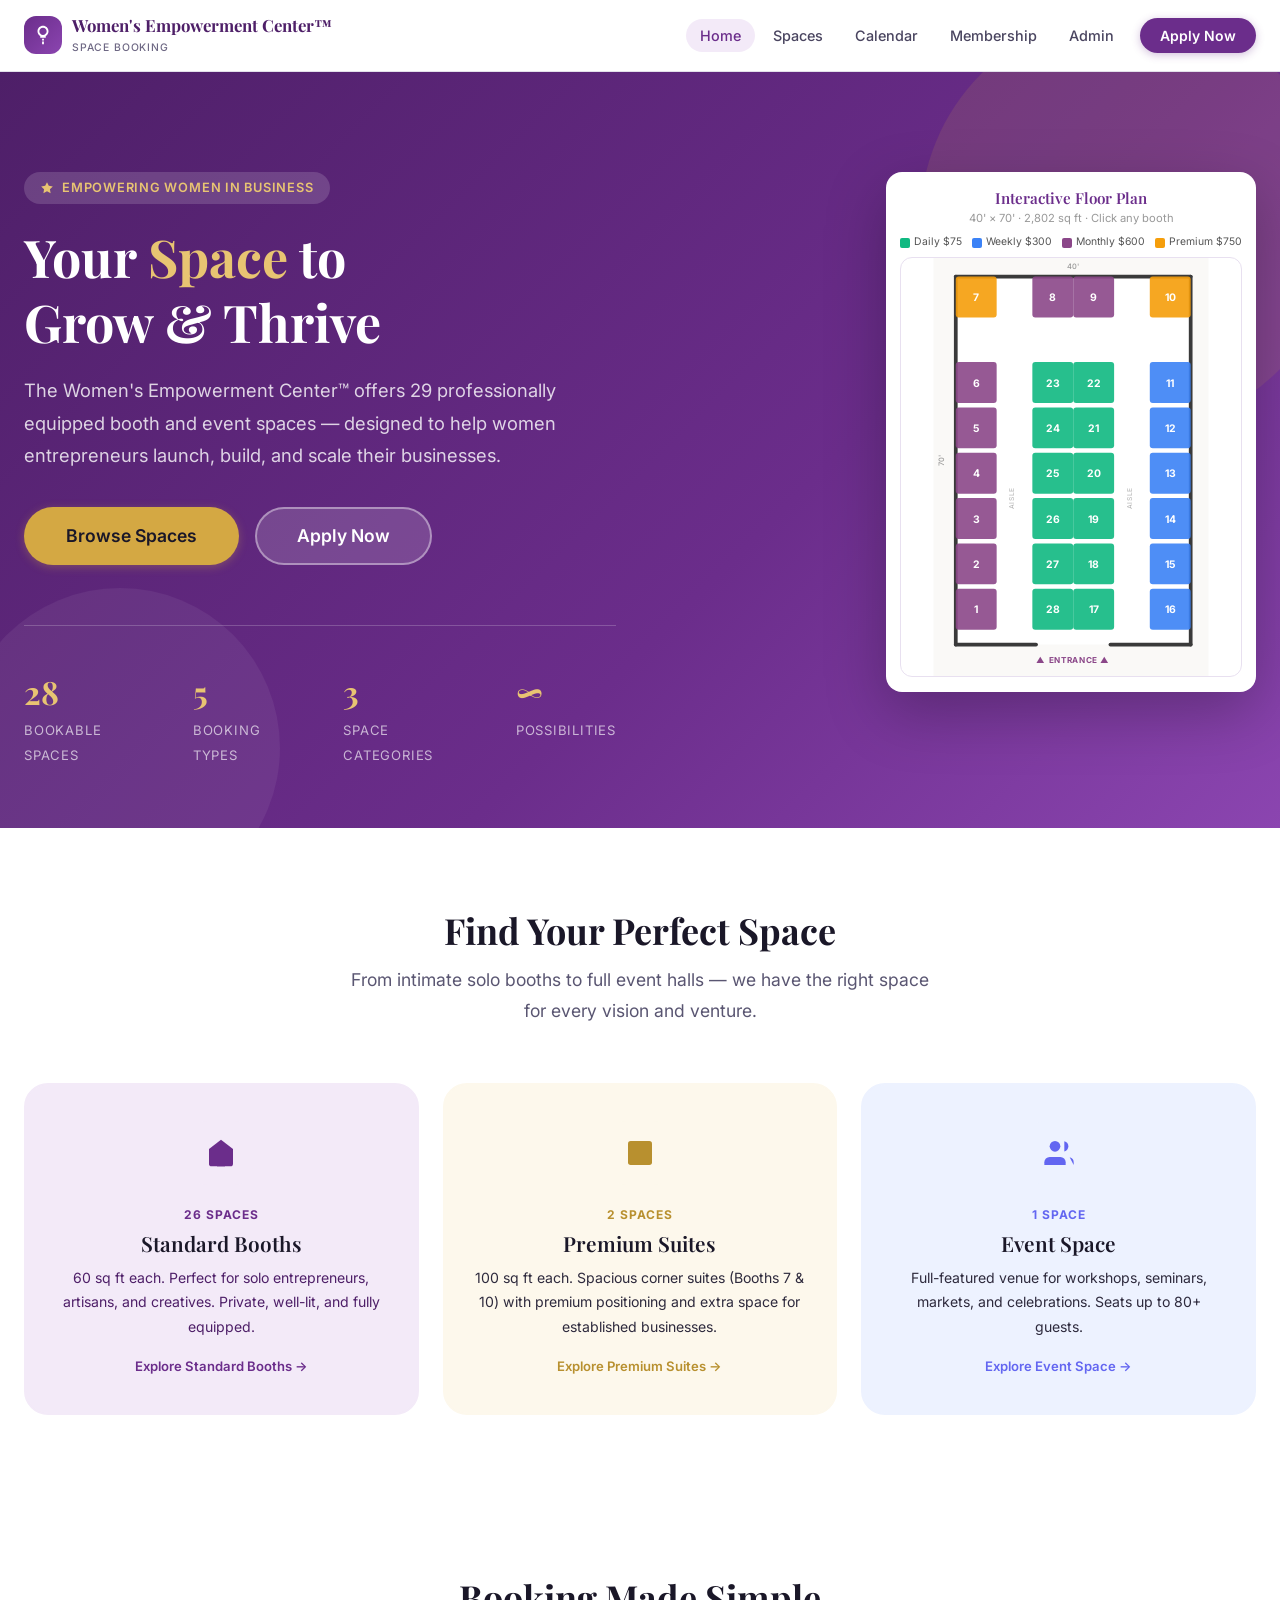
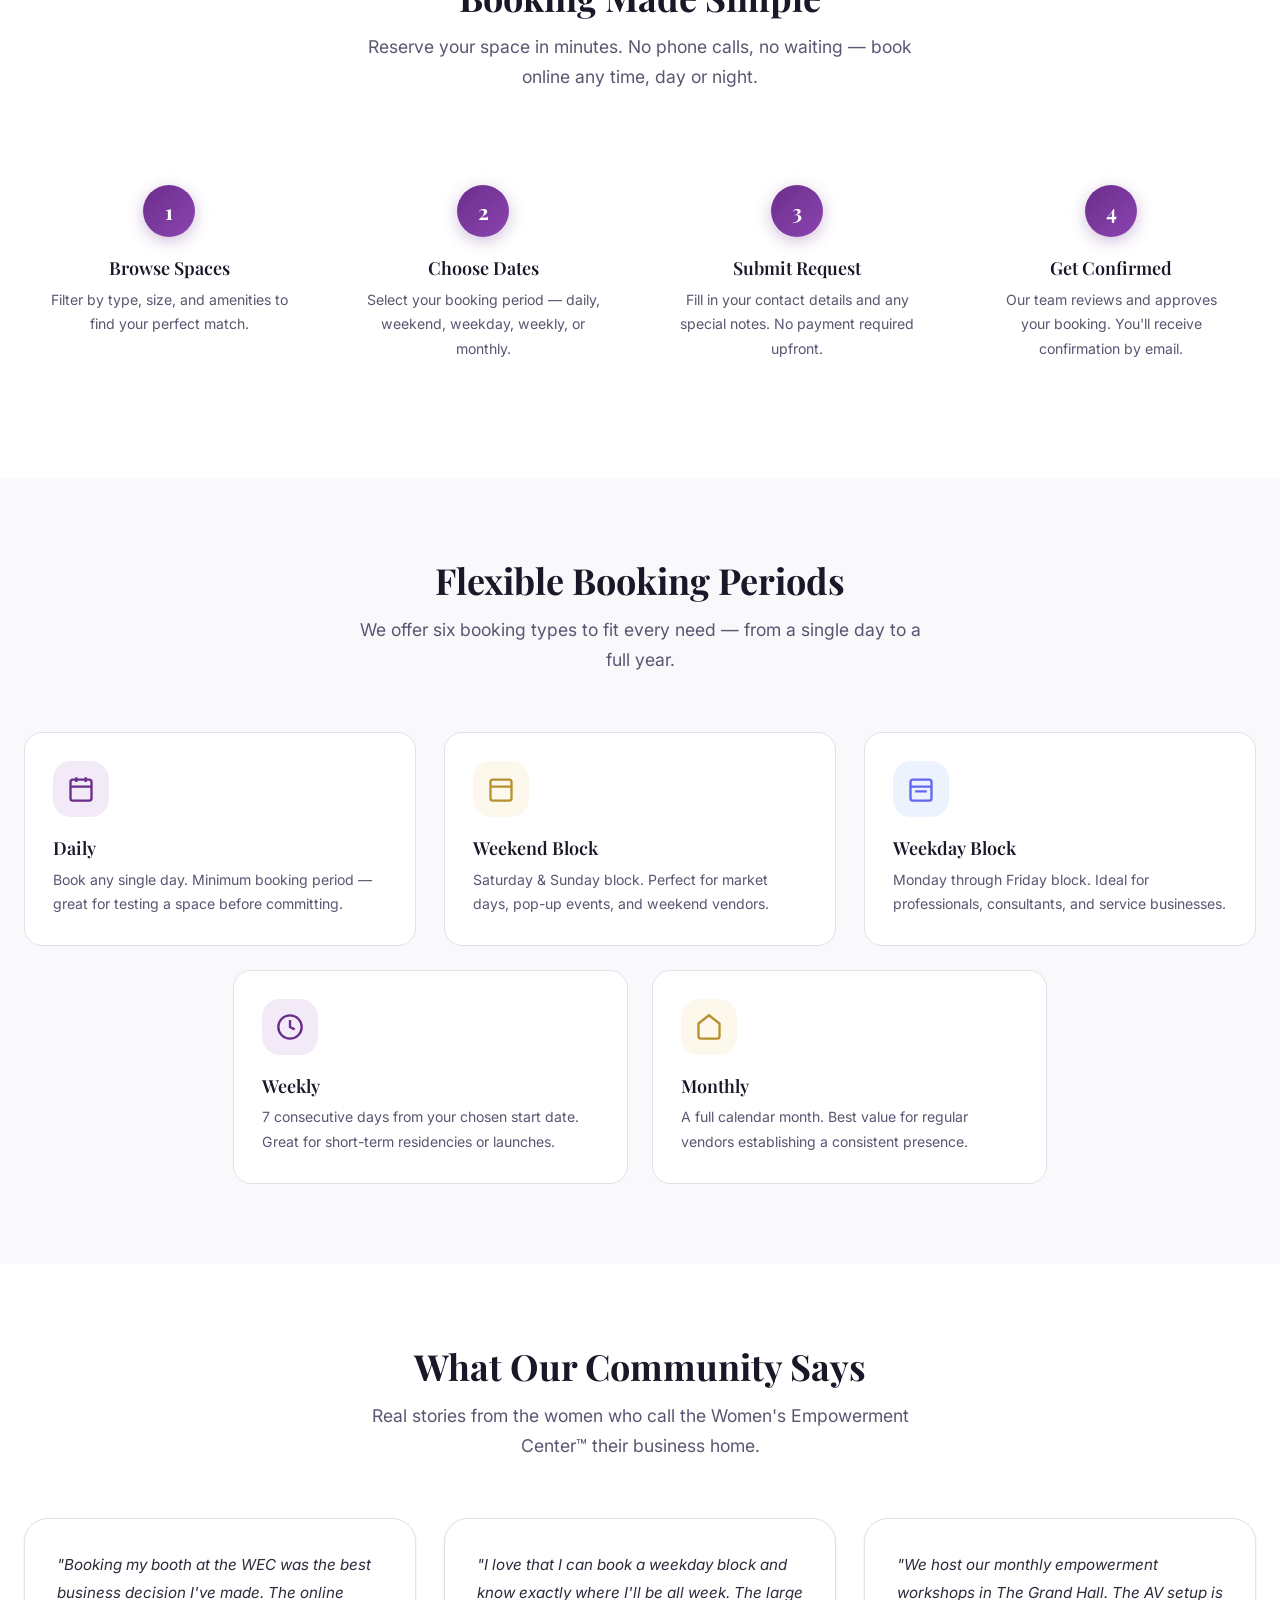
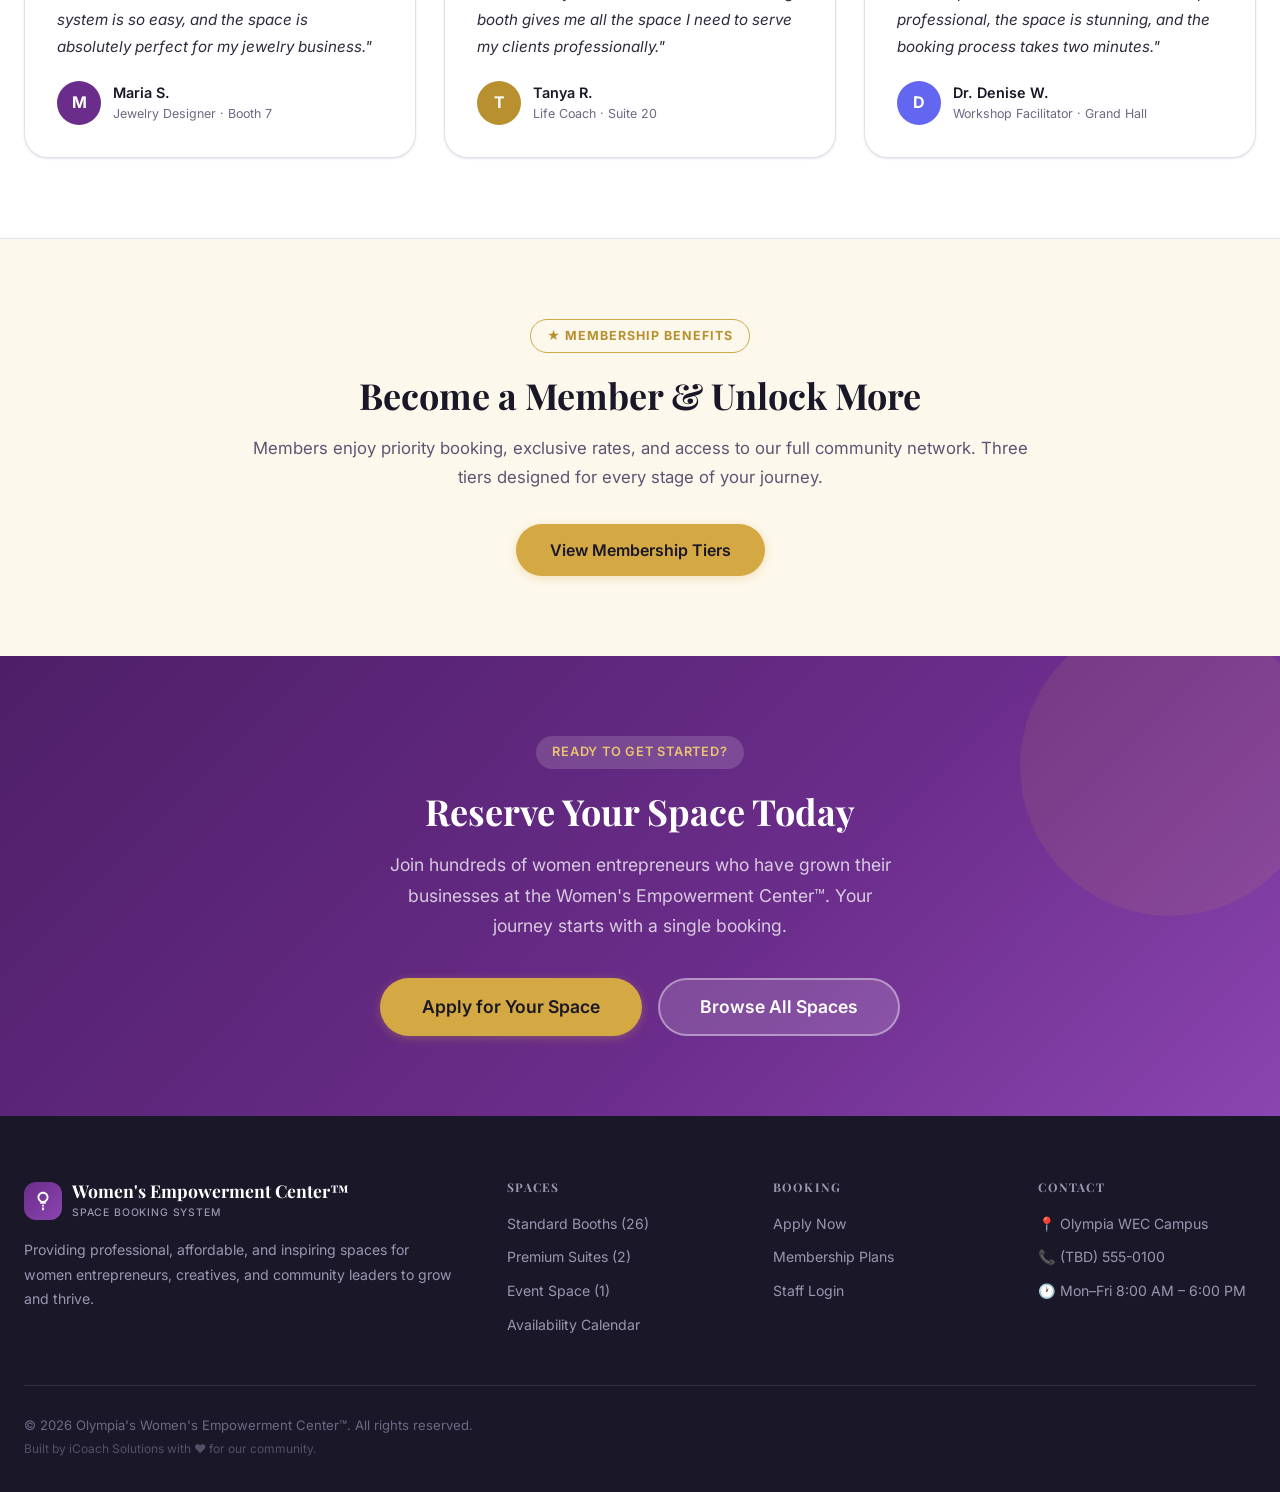
==== commit 25993bc7: "Update all booking buttons to point to application flow with pre-qualification" ====
--- a/public/index.html
+++ b/public/index.html
@@ -171,7 +171,7 @@
       <li><a href="calendar.html"   class="nav-link">Calendar</a></li>
       <li><a href="membership.html" class="nav-link">Membership</a></li>
       <li><a href="admin.html"      class="nav-link">Admin</a></li>
-      <li><a href="booking.html"    class="nav-link nav-cta">Book a Space</a></li>
+      <li><a href="apply.html"    class="nav-link nav-cta">Apply Now</a></li>
     </ul>
     <button class="nav-toggle" id="nav-toggle" aria-label="Toggle menu" aria-expanded="false">
       <span></span><span></span><span></span>
@@ -186,7 +186,7 @@
   <a href="calendar.html"   class="nav-link">Calendar</a>
   <a href="membership.html" class="nav-link">Membership</a>
   <a href="admin.html"      class="nav-link">Admin</a>
-  <a href="booking.html"    class="nav-link nav-cta">Book a Space</a>
+  <a href="apply.html"    class="nav-link nav-cta">Apply Now</a>
 </nav>
 
 <!-- ── Hero with Interactive Floor Plan ──────────────────────────────────── -->
@@ -203,7 +203,7 @@
         <p>The Women's Empowerment Center™ offers 29 professionally equipped booth and event spaces — designed to help women entrepreneurs launch, build, and scale their businesses.</p>
         <div class="hero-actions">
           <a href="spaces.html" class="btn btn-gold btn-xl">Browse Spaces</a>
-          <a href="booking.html" class="btn btn-secondary btn-xl" style="background:rgba(255,255,255,.15);color:white;border-color:rgba(255,255,255,.4)">Book Now</a>
+          <a href="apply.html" class="btn btn-secondary btn-xl" style="background:rgba(255,255,255,.15);color:white;border-color:rgba(255,255,255,.4)">Apply Now</a>
         </div>
         <div class="hero-stats">
           <div>
@@ -251,7 +251,7 @@
     </div>
     <div class="hero-modal-body" id="heroModalBody"></div>
     <div class="hero-modal-footer">
-      <a class="hero-modal-book" id="heroModalBtn" href="booking.html">Request Booking</a>
+      <a class="hero-modal-book" id="heroModalBtn" href="apply.html">Apply for This Space</a>
       <button class="hero-modal-close" onclick="document.getElementById('heroModalOverlay').classList.remove('open')">Close</button>
     </div>
   </div>
@@ -443,7 +443,7 @@
     <h2 id="cta-heading">Reserve Your Space Today</h2>
     <p>Join hundreds of women entrepreneurs who have grown their businesses at the Women's Empowerment Center™. Your journey starts with a single booking.</p>
     <div style="display:flex;gap:16px;justify-content:center;flex-wrap:wrap">
-      <a href="booking.html" class="btn btn-gold btn-xl">Book Your Space Now</a>
+      <a href="apply.html" class="btn btn-gold btn-xl">Apply for Your Space</a>
       <a href="spaces.html" class="btn btn-xl" style="background:rgba(255,255,255,.15);color:white;border:2px solid rgba(255,255,255,.4)">Browse All Spaces</a>
     </div>
   </div>
@@ -477,7 +477,7 @@
       <div class="footer-col">
         <h4>Booking</h4>
         <ul class="footer-links">
-          <li><a href="booking.html" class="footer-link">Book a Space</a></li>
+          <li><a href="apply.html" class="footer-link">Apply Now</a></li>
           <li><a href="membership.html" class="footer-link">Membership Plans</a></li>
           <li><a href="admin.html" class="footer-link">Staff Login</a></li>
         </ul>
@@ -498,7 +498,7 @@
 </footer>
 
 <div id="toast-container"></div>
-<script src="js/app.js"></script>
+<script src="js/app.js?v=20260323c"></script>
 <script>
 (function(){
   var TIERS={
@@ -617,7 +617,7 @@
       rows+='<div style="display:flex;justify-content:space-between;padding:8px 0;font-size:14px"><span style="color:#6b6b6b">Billing</span><span style="font-weight:700;color:#222">'+tPeriod+'</span></div>';
       document.getElementById('heroModalBody').innerHTML=rows;
       var btn=document.getElementById('heroModalBtn');
-      btn.textContent='Request Booking';btn.href='booking.html?space='+b.n;btn.style.pointerEvents='auto';btn.style.opacity='1';
+      btn.textContent='Apply for This Space';btn.href='apply.html?space='+b.n;btn.style.pointerEvents='auto';btn.style.opacity='1';
       document.getElementById('heroModalOverlay').classList.add('open');
     });
     svg.appendChild(r);
